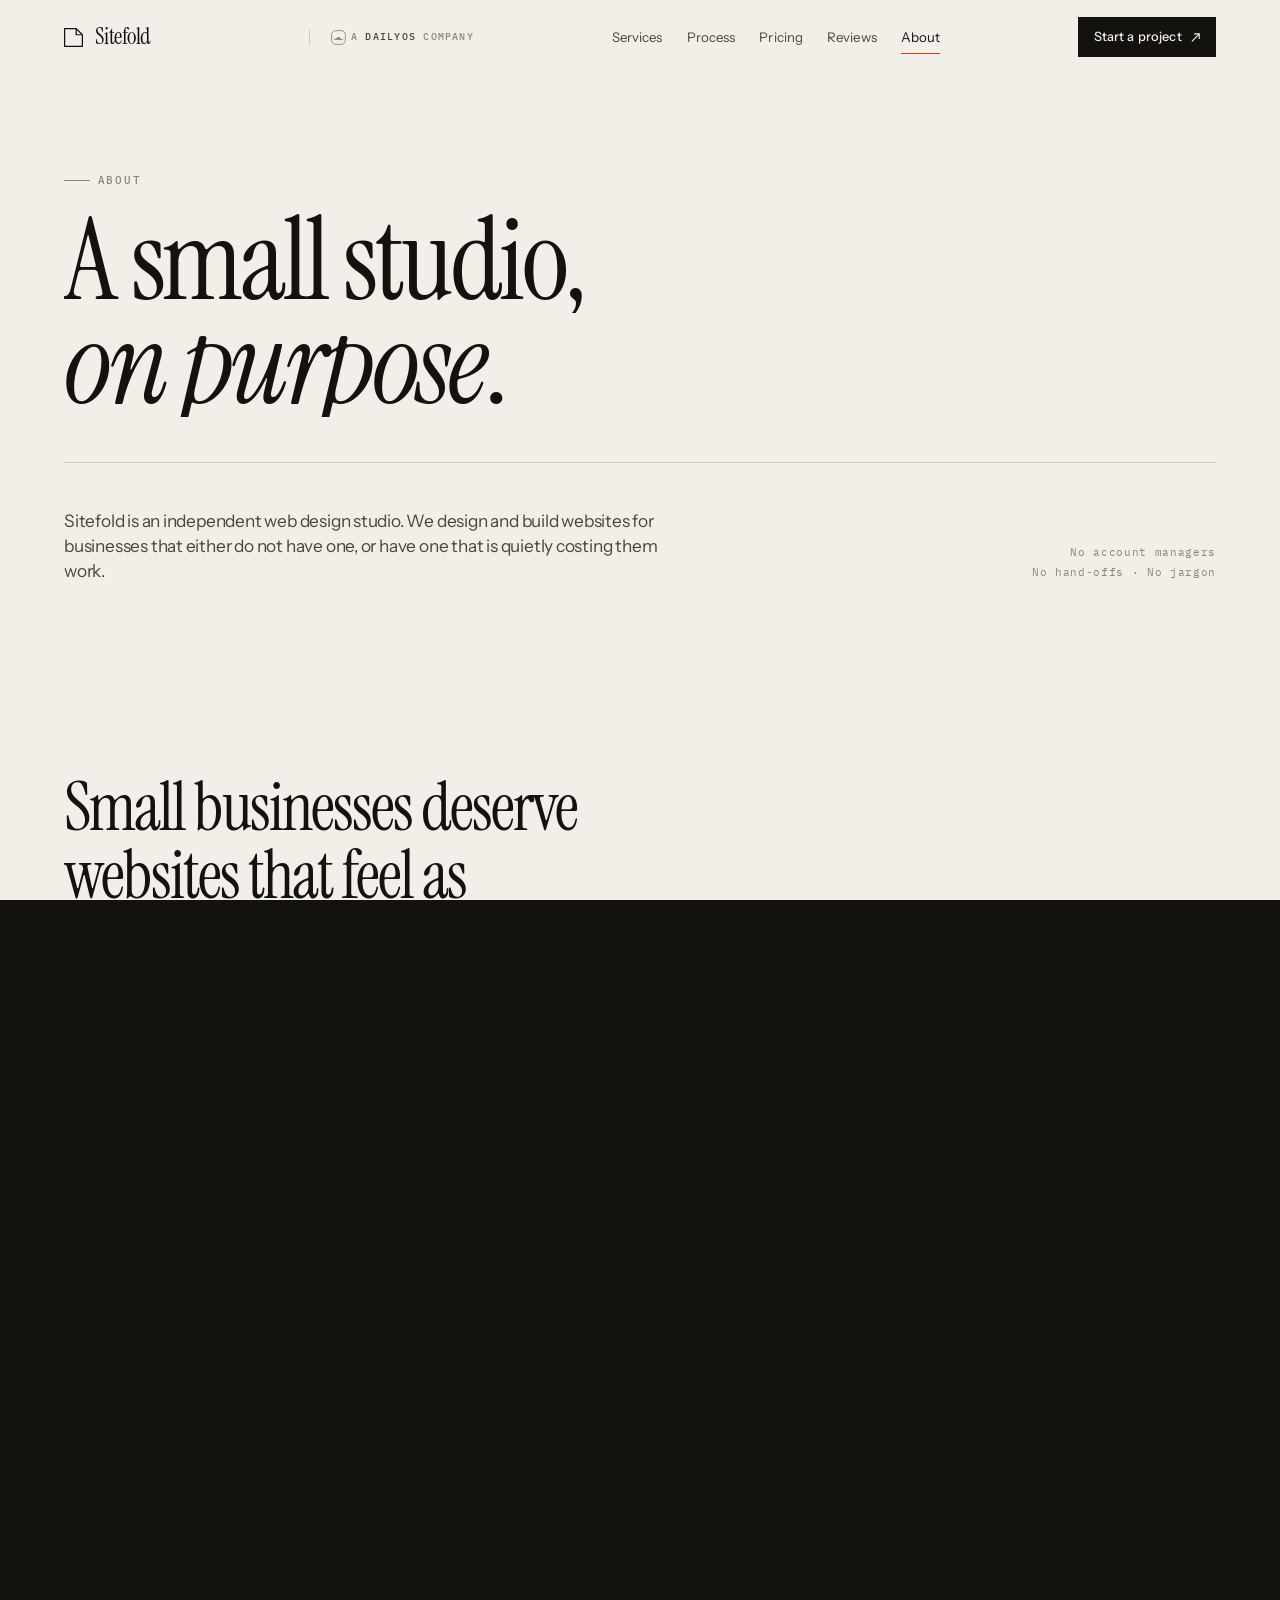
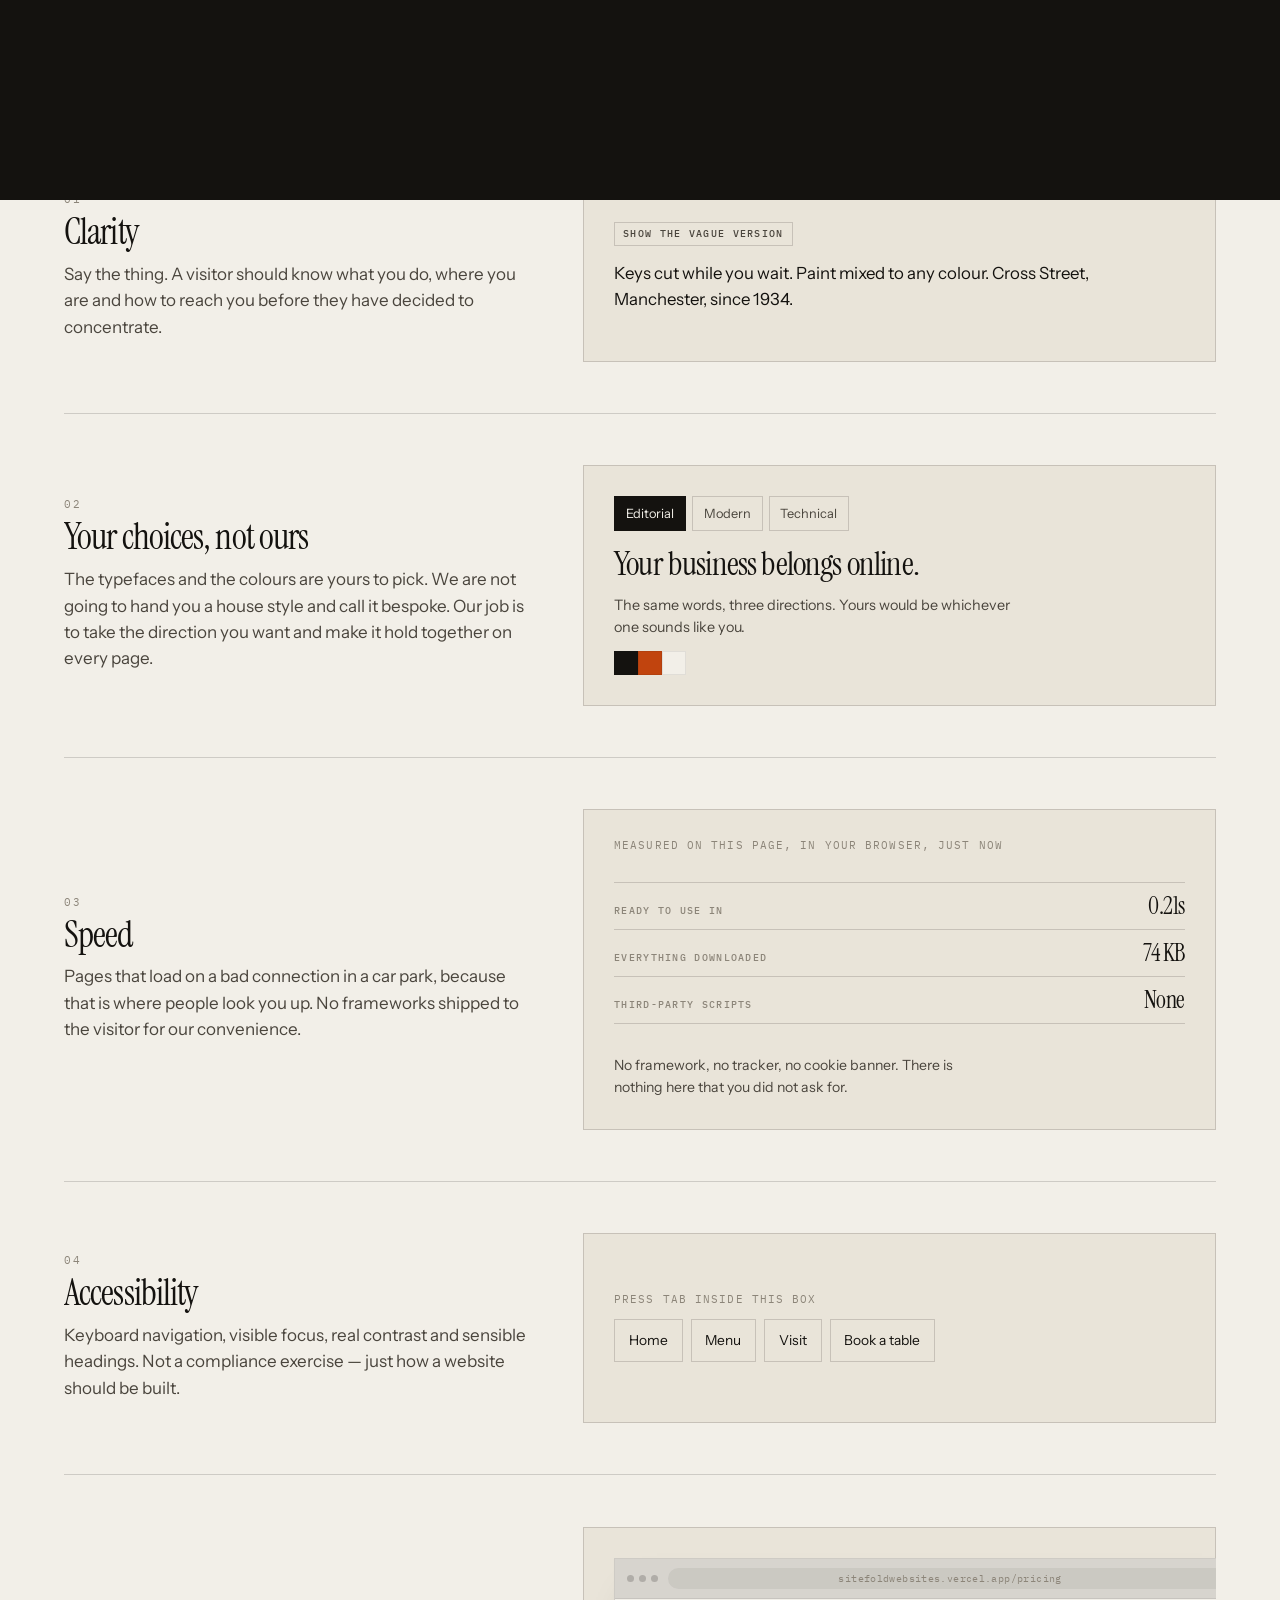
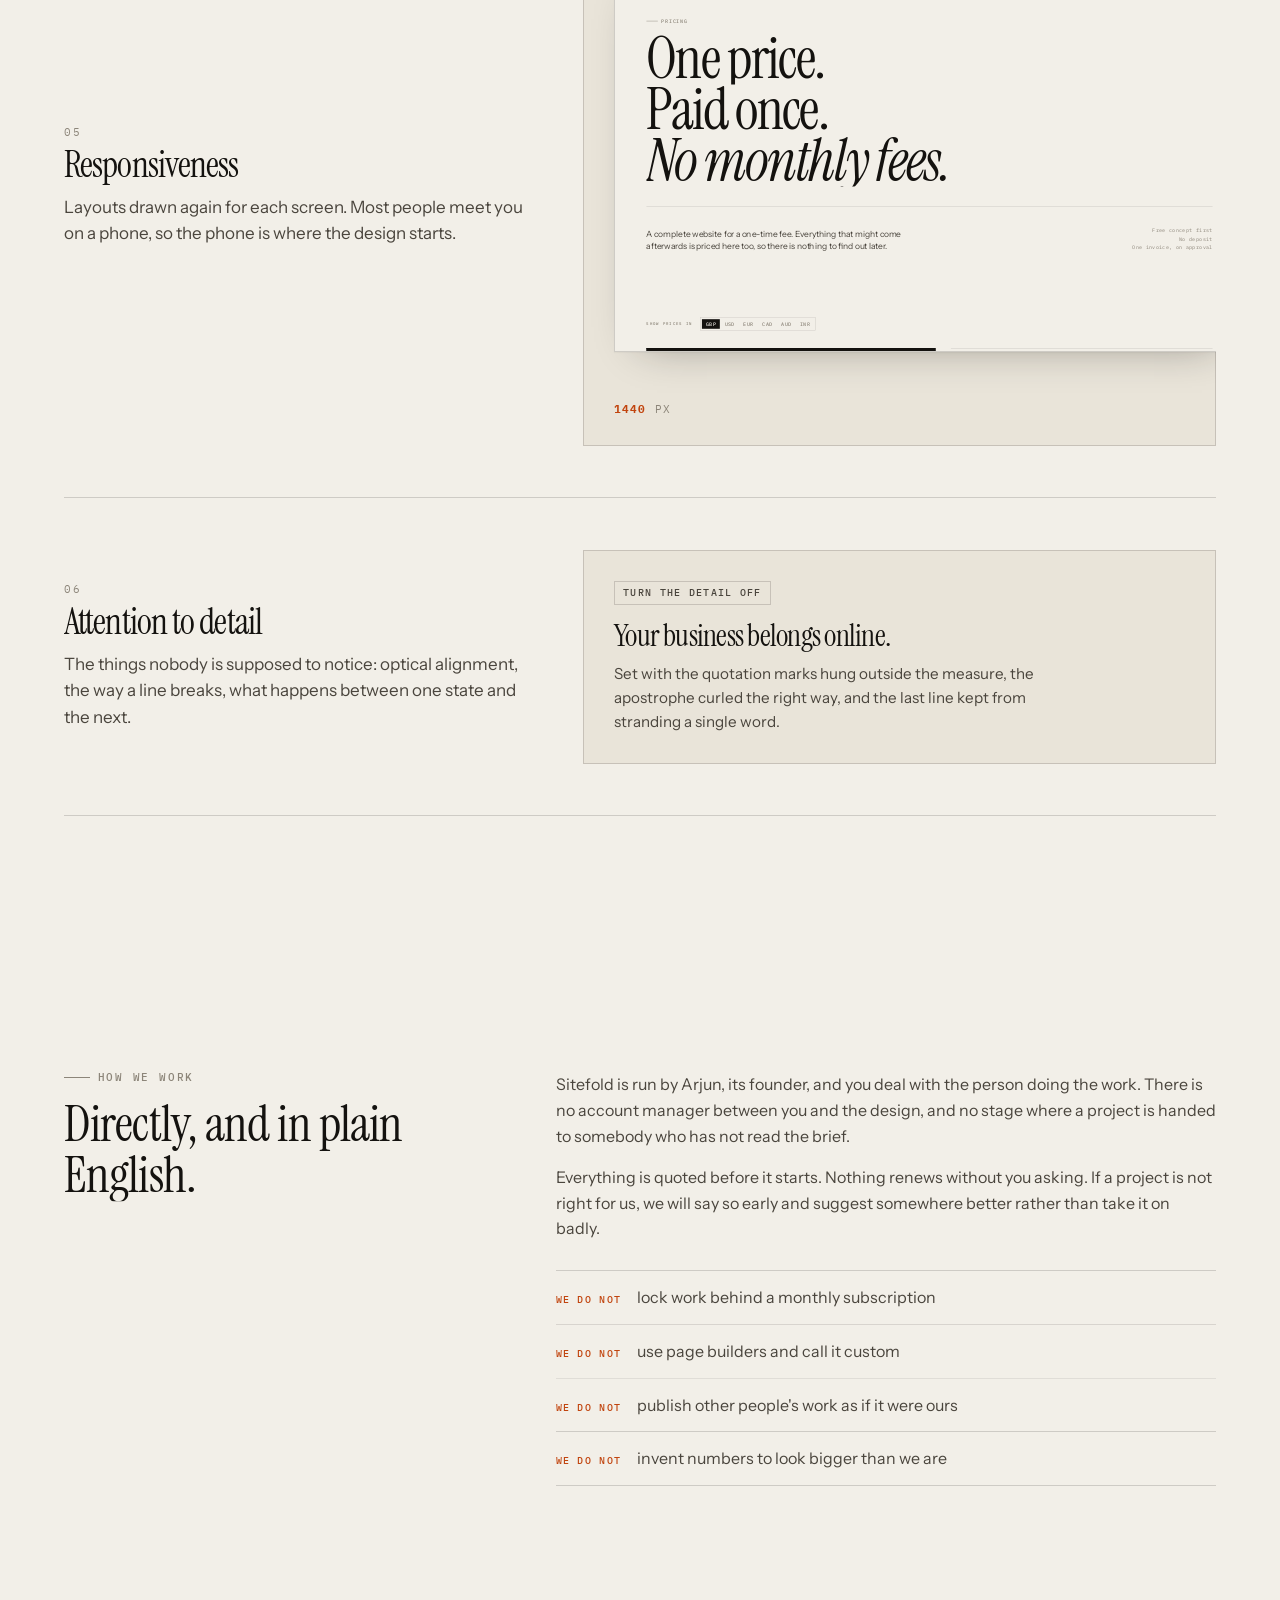
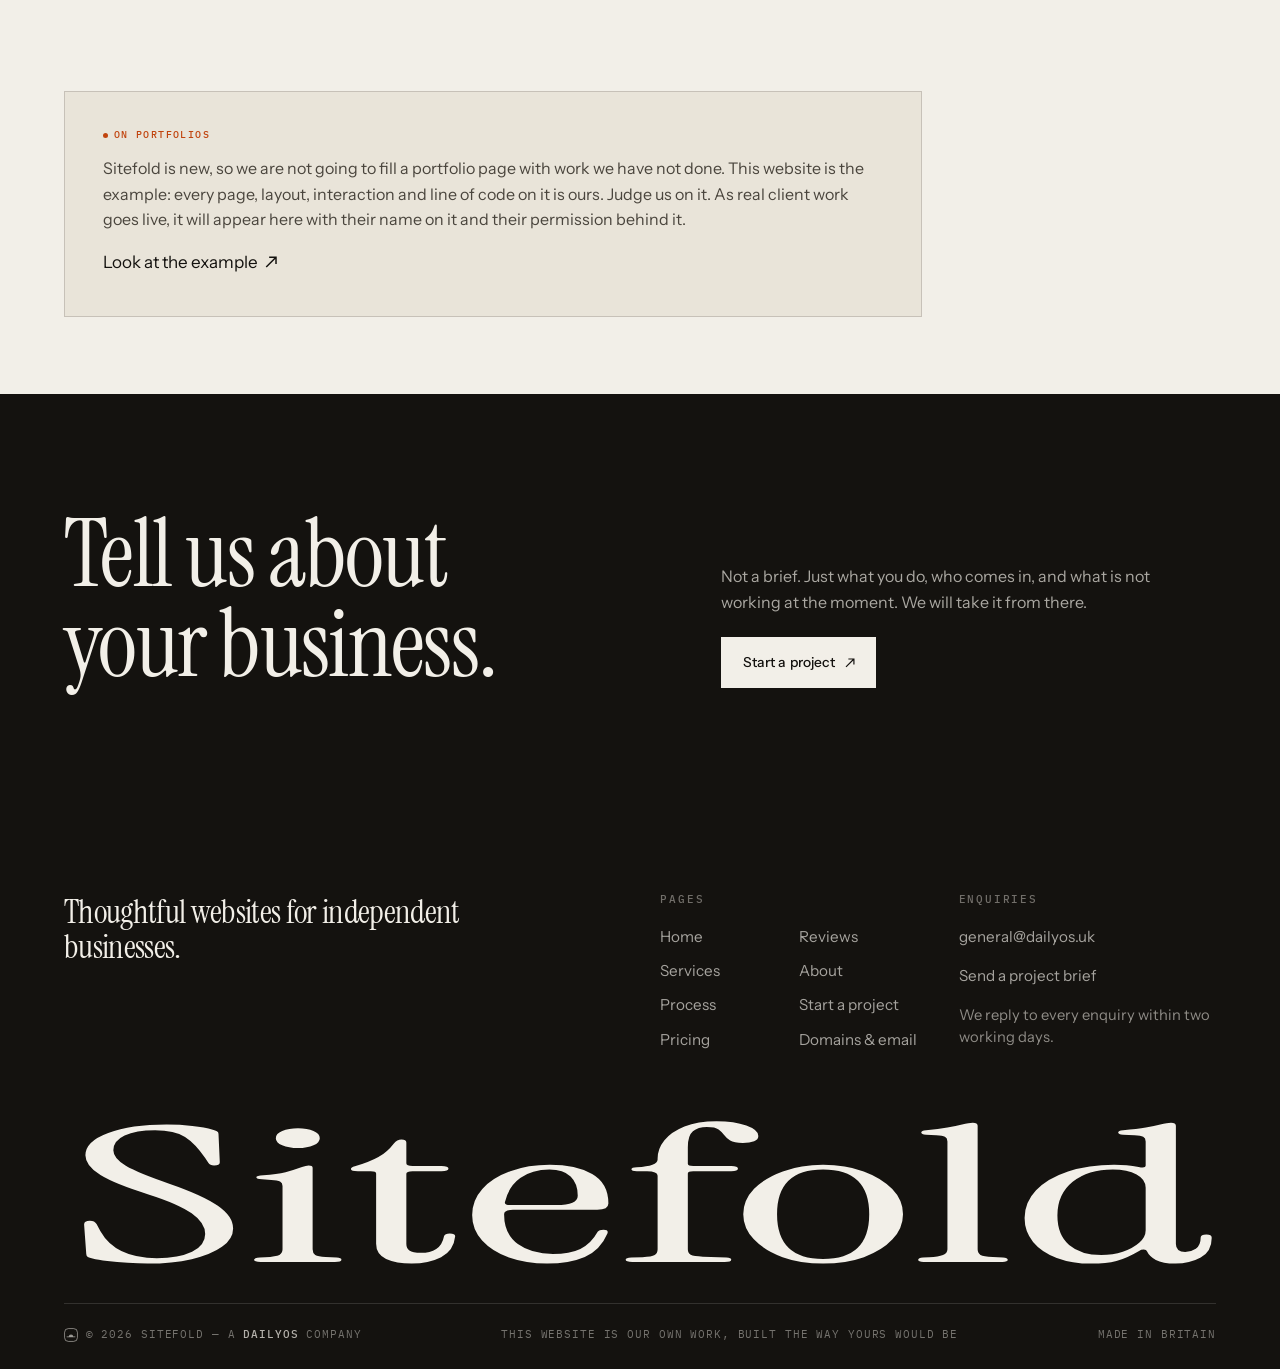
==== about/index.html @ e71c7e3a "Replace Streamlit app with the Sitefold website A static, hand-written site for Sitefold: home, serv" ====
<!doctype html>
<html lang="en-GB">
<head>
<meta charset="utf-8">
<meta name="viewport" content="width=device-width, initial-scale=1, viewport-fit=cover">
<title>About — Sitefold</title>
<meta name="description" content="Sitefold is a small independent web studio, part of DailyOS. Small businesses deserve websites that feel as considered as those of much larger companies.">
<link rel="canonical" href="https://sitefoldwebsites.vercel.app/about/">
<meta name="theme-color" content="#f2efe8" media="(prefers-color-scheme: light)">
<meta name="theme-color" content="#14120f" media="(prefers-color-scheme: dark)">
<meta name="author" content="Sitefold">
<meta property="og:type" content="website">
<meta property="og:site_name" content="Sitefold">
<meta property="og:title" content="About Sitefold">
<meta property="og:description" content="Sitefold is a small independent web studio, part of DailyOS. Small businesses deserve websites that feel as considered as those of much larger companies.">
<meta property="og:url" content="https://sitefoldwebsites.vercel.app/about/">
<meta property="og:image" content="https://sitefoldwebsites.vercel.app/assets/img/og.png">
<meta property="og:image:width" content="1200">
<meta property="og:image:height" content="630">
<meta property="og:locale" content="en_GB">
<meta name="twitter:card" content="summary_large_image">
<meta name="twitter:title" content="About Sitefold">
<meta name="twitter:description" content="Sitefold is a small independent web studio, part of DailyOS. Small businesses deserve websites that feel as considered as those of much larger companies.">
<meta name="twitter:image" content="https://sitefoldwebsites.vercel.app/assets/img/og.png">
<link rel="icon" href="/assets/img/favicon.svg" type="image/svg+xml">
<link rel="alternate icon" href="/assets/img/favicon.ico" sizes="any">
<link rel="apple-touch-icon" href="/assets/img/mark-180.png">
<link rel="preconnect" href="https://fonts.googleapis.com">
<link rel="preconnect" href="https://fonts.gstatic.com" crossorigin>
<link rel="stylesheet" href="https://fonts.googleapis.com/css2?family=Instrument+Sans:ital,wght@0,400..700;1,400..700&family=Instrument+Serif:ital@0;1&family=IBM+Plex+Mono:wght@400;500&display=swap">
<script>if(location.search.indexOf("embed")>-1)document.documentElement.classList.add("embed");</script>
<link rel="stylesheet" href="/assets/css/base.css">
<link rel="stylesheet" href="/assets/css/ui.css">
<link rel="stylesheet" href="/assets/css/pages.css">

</head>
<body class="">
<div class="curtain" aria-hidden="true"></div>
<div class="prog" aria-hidden="true"></div>
<a class="skip" href="#main">Skip to content</a>
<header class="nav">
  <div class="nav-in">
    <a class="mark" href="/" aria-label="Sitefold — home">
      <svg viewBox="0 0 20 20" fill="none" stroke="currentColor" stroke-width="1.3" aria-hidden="true">
        <path class="fold-a" d="M.65.65h12.2L19.35 7.1v12.25H.65z"/>
        <path class="fold-b" d="M12.85.65V7.1h6.5"/>
      </svg>
      <span>Sitefold</span>
    </a>
    <p class="parent" title="Sitefold is part of DailyOS">
      <svg class="dos-mark" viewBox="0 0 20 20" fill="none" aria-hidden="true">
        <rect x=".8" y=".8" width="18.4" height="18.4" rx="5.6" stroke="currentColor" stroke-width="1.15"/>
        <path d="M4.4 12.6h11.2" stroke="currentColor" stroke-width="1.15" stroke-linecap="round"/>
        <path d="M6.8 12.6a3.2 3.2 0 0 1 6.4 0z" fill="currentColor"/>
      </svg>
      <span>A <b>DailyOS</b> company</span>
    </p>
    <nav class="nav-links" aria-label="Primary">
      <a href="/services/">Services</a>
      <a href="/process/">Process</a>
      <a href="/pricing/">Pricing</a>
      <a href="/reviews/">Reviews</a>
      <a href="/about/" aria-current="page">About</a>
    </nav>
    <div class="nav-cta">
      <a class="btn" href="/contact/" data-magnet="0.2">Start a project<svg class="arw" viewBox="0 0 10 10" fill="none" stroke="currentColor" stroke-width="1.2" aria-hidden="true"><path d="M1 9 9 1M3.4 1H9v5.6"/></svg></a>
      <button class="burger" aria-expanded="false" aria-controls="menu" aria-label="Menu"><span></span><span></span></button>
    </div>
  </div>
</header>

<div class="menu" id="menu" aria-hidden="true">
  <div class="menu-in">
    <ul class="menu-list">
      <li><a href="/"><span class="num">01</span>Home</a></li>
      <li><a href="/services/"><span class="num">02</span>Services</a></li>
      <li><a href="/process/"><span class="num">03</span>Process</a></li>
      <li><a href="/pricing/"><span class="num">04</span>Pricing</a></li>
      <li><a href="/reviews/"><span class="num">05</span>Reviews</a></li>
      <li><a href="/about/"><span class="num">06</span>About</a></li>
      <li><a href="/contact/"><span class="num">07</span>Start a project</a></li>
    </ul>
    <div class="menu-foot">
      <p>Thoughtfully designed websites for businesses ready to make a better first impression.<br>
      <span class="menu-parent">Sitefold is a DailyOS company.</span></p>
      <a class="ul on" href="mailto:general@dailyos.uk">general@dailyos.uk</a>
    </div>
  </div>
</div>
<main id="main">

<section class="ph">
  <div class="wrap">
    <p class="eyebrow ph-eyebrow" data-rv="fade">About</p>
    <h1 class="d1 ph-h" data-lines-split>A small studio,<br><em>on purpose</em>.</h1>
    <div class="ph-foot">
      <p class="lede" data-rv="up" style="--rv-d:200ms">Sitefold is an independent web design studio. We design and build websites for businesses that either do not have one, or have one that is quietly costing them work.</p>
      <p class="ph-note num" data-rv="up" style="--rv-d:280ms">No account managers<br>No hand-offs · No jargon</p>
    </div>
  </div>
</section>

<section class="ab-say sec">
  <div class="wrap">
    <p class="ab-big d2" data-rv="up">Small businesses deserve websites that feel as <em>considered</em> as those of much larger companies.</p>
    <div class="ab-saygrid">
      <p class="num ab-fig">Fig. 02<br>The whole argument,<br>in one sentence.</p>
      <div class="ab-saybody">
        <p class="body-lg">The gap between what a large company's website looks like and what a small one's looks like has almost nothing to do with budget any more. It is a gap in attention.</p>
        <p class="body-lg">A café with one room and a good eye should be able to have a website as carefully made as a chain with forty. That is the entire idea, and everything else here is a consequence of it.</p>
      </div>
    </div>
  </div>
</section>

<section class="ab-pr sec" aria-labelledby="ab-pr-h">
  <div class="wrap">
    <div class="sec-head">
      <p class="eyebrow">Principles</p>
      <h2 class="d3" id="ab-pr-h" data-rv="up">Six things we<br>will not trade away.</h2>
      <p class="sec-aside body-lg" data-rv="up" style="--rv-d:120ms">Each one is demonstrated rather than described. Hover, click, or use the keyboard.</p>
    </div>

    <ul class="ab-list">
      <li class="ab-item" data-rv="up">
        <div class="ab-txt"><span class="num">01</span><h3>Clarity</h3>
          <p>Say the thing. A visitor should know what you do, where you are and how to reach you before they have decided to concentrate.</p></div>
        <div class="ab-vis ab-clarity">
          <button type="button" class="ab-toggle" aria-pressed="false">Show the vague version</button>
          <div class="ab-clarityout">
            <p class="ab-c1">Bespoke solutions tailored to your unique requirements, delivering excellence across a range of verticals.</p>
            <p class="ab-c2">Keys cut while you wait. Paint mixed to any colour. Cross Street, Manchester, since 1934.</p>
          </div>
        </div>
      </li>

      <li class="ab-item" data-rv="up">
        <div class="ab-txt"><span class="num">02</span><h3>Your choices, not ours</h3>
          <p>The typefaces and the colours are yours to pick. We are not going to hand you a house style and call it bespoke. Our job is to take the direction you want and make it hold together on every page.</p></div>
        <div class="ab-vis ab-char">
          <div class="ab-charctl" role="group" aria-label="Try a different direction">
            <button type="button" data-dir="0" class="on">Editorial</button>
            <button type="button" data-dir="1">Modern</button>
            <button type="button" data-dir="2">Technical</button>
          </div>
          <div class="ab-charout" id="ab-charout">
            <p class="ab-charbig">Your business belongs online.</p>
            <p class="ab-charsm">The same words, three directions. Yours would be whichever one sounds like you.</p>
            <span class="ab-charpal"><i></i><i></i><i></i></span>
          </div>
        </div>
      </li>

      <li class="ab-item" data-rv="up">
        <div class="ab-txt"><span class="num">03</span><h3>Speed</h3>
          <p>Pages that load on a bad connection in a car park, because that is where people look you up. No frameworks shipped to the visitor for our convenience.</p></div>
        <div class="ab-vis ab-speed">
          <p class="num">Measured on this page, in your browser, just now</p>
          <dl class="ab-perf">
            <div><dt>Ready to use in</dt><dd id="ab-t">—</dd></div>
            <div><dt>Everything downloaded</dt><dd id="ab-k">—</dd></div>
            <div><dt>Third-party scripts</dt><dd>None</dd></div>
          </dl>
          <p class="ab-perfnote">No framework, no tracker, no cookie banner. There is nothing here that you did not ask for.</p>
        </div>
      </li>

      <li class="ab-item" data-rv="up">
        <div class="ab-txt"><span class="num">04</span><h3>Accessibility</h3>
          <p>Keyboard navigation, visible focus, real contrast and sensible headings. Not a compliance exercise — just how a website should be built.</p></div>
        <div class="ab-vis ab-a11y">
          <p class="num">Press Tab inside this box</p>
          <div class="ab-tabs">
            <a href="#main">Home</a><a href="#main">Menu</a><a href="#main">Visit</a>
            <button type="button">Book a table</button>
          </div>
        </div>
      </li>

      <li class="ab-item" data-rv="up">
        <div class="ab-txt"><span class="num">05</span><h3>Responsiveness</h3>
          <p>Layouts drawn again for each screen. Most people meet you on a phone, so the phone is where the design starts.</p></div>
        <div class="ab-vis ab-resp">
          <div class="ab-vp">
            <div class="brw"><div class="brw-bar"><div class="brw-dots"><i></i><i></i><i></i></div><div class="brw-url">sitefoldwebsites.vercel.app/pricing</div></div>
              <div class="brw-body"><div class="live" id="ab-live" data-src="/pricing/" data-w="1440" data-h="900" data-title="A live page from this website"></div></div></div>
            <button type="button" class="dm-grip" aria-label="Drag to resize"><i></i></button>
          </div>
          <p class="num ab-vpw"><b>1200</b> px</p>
        </div>
      </li>

      <li class="ab-item" data-rv="up">
        <div class="ab-txt"><span class="num">06</span><h3>Attention to detail</h3>
          <p>The things nobody is supposed to notice: optical alignment, the way a line breaks, what happens between one state and the next.</p></div>
        <div class="ab-vis ab-detail">
          <button type="button" class="ab-toggle" data-detail>Turn the detail off</button>
          <div class="ab-detailbox">
            <p class="ab-dh">Your business belongs online.</p>
            <p class="ab-dp">Set with the quotation marks hung outside the measure, the apostrophe curled the right way, and the last line kept from stranding a single word.</p>
          </div>
        </div>
      </li>
    </ul>
  </div>
</section>

<section class="ab-how sec">
  <div class="wrap">
    <div class="ab-howgrid">
      <div>
        <p class="eyebrow">How we work</p>
        <h2 class="d3" data-rv="up">Directly, and in plain English.</h2>
      </div>
      <div class="ab-howbody">
        <p class="body-lg">Sitefold is run by Arjun, its founder, and you deal with the person doing the work. There is no account manager between you and the design, and no stage where a project is handed to somebody who has not read the brief.</p>
        <p class="body-lg">Everything is quoted before it starts. Nothing renews without you asking. If a project is not right for us, we will say so early and suggest somewhere better rather than take it on badly.</p>
        <ul class="ab-nots" data-stagger="60">
          <li data-rv="up"><b>We do not</b><span>lock work behind a monthly subscription</span></li>
          <li data-rv="up"><b>We do not</b><span>use page builders and call it custom</span></li>
          <li data-rv="up"><b>We do not</b><span>publish other people's work as if it were ours</span></li>
          <li data-rv="up"><b>We do not</b><span>invent numbers to look bigger than we are</span></li>
        </ul>
      </div>
    </div>
  </div>
</section>

<section class="ab-concept sec-tight">
  <div class="wrap">
    <div class="ab-conceptin">
      <p class="concept-flag">On portfolios</p>
      <p class="body-lg">Sitefold is new, so we are not going to fill a portfolio page with work we have not done. This website is the example: every page, layout, interaction and line of code on it is ours. Judge us on it. As real client work goes live, it will appear here with their name on it and their permission behind it.</p>
      <a class="ul" href="/#example">Look at the example<svg class="arw" viewBox="0 0 10 10" fill="none" stroke="currentColor" stroke-width="1.2" aria-hidden="true"><path d="M1 9 9 1M3.4 1H9v5.6"/></svg></a>
    </div>
  </div>
</section>

<section class="pj-end">
  <div class="wrap">
    <div class="wk-endin">
      <h2 class="d2">Tell us about<br>your business.</h2>
      <div>
        <p class="body-lg">Not a brief. Just what you do, who comes in, and what is not working at the moment. We will take it from there.</p>
        <a class="btn" href="/contact/" data-magnet="0.25">Start a project<svg class="arw" viewBox="0 0 10 10" fill="none" stroke="currentColor" stroke-width="1.2" aria-hidden="true"><path d="M1 9 9 1M3.4 1H9v5.6"/></svg></a>
      </div>
    </div>
  </div>
</section>

</main>
<footer class="foot">
  <div class="wrap">
    <div class="foot-grid">
      <p class="foot-lede">Thoughtful websites for independent businesses.</p>
      <div class="foot-nav">
        <h3>Pages</h3>
        <ul>
          <li><a href="/">Home</a></li>
          <li><a href="/reviews/">Reviews</a></li>
          <li><a href="/services/">Services</a></li>
          <li><a href="/about/">About</a></li>
          <li><a href="/process/">Process</a></li>
          <li><a href="/contact/">Start a project</a></li>
          <li><a href="/pricing/">Pricing</a></li>
          <li><a href="/pricing/#domains">Domains &amp; email</a></li>
        </ul>
      </div>
      <div class="foot-meta">
        <h3>Enquiries</h3>
        <p><a class="ul" href="mailto:general@dailyos.uk">general@dailyos.uk</a></p>
        <p style="margin-top:12px"><a class="ul" href="/contact/">Send a project brief</a></p>
        <p style="margin-top:14px;color:rgba(242,239,232,.55);font-size:.92rem">We reply to every enquiry within two working days.</p>
      </div>
    </div>
  </div>
  <div class="wrap">
    <div class="wordmark" aria-hidden="true">
      <svg viewBox="0 0 1200 176" preserveAspectRatio="xMidYMid meet">
        <defs><clipPath id="wmclip"><rect x="0" y="0" width="1200" height="176"/></clipPath></defs>
        <g clip-path="url(#wmclip)">
          <text class="lt" x="600" y="152" text-anchor="middle" textLength="1196" lengthAdjust="spacingAndGlyphs"
                font-family="Instrument Serif, Georgia, serif" font-size="196" fill="currentColor">Sitefold</text>
        </g>
      </svg>
    </div>
  </div>
  <div class="wrap">
    <div class="foot-base">
      <span class="foot-parent"><svg class="dos-mark" viewBox="0 0 20 20" fill="none" aria-hidden="true"><rect x=".8" y=".8" width="18.4" height="18.4" rx="5.6" stroke="currentColor" stroke-width="1.15"/><path d="M4.4 12.6h11.2" stroke="currentColor" stroke-width="1.15" stroke-linecap="round"/><path d="M6.8 12.6a3.2 3.2 0 0 1 6.4 0z" fill="currentColor"/></svg><span>&copy; <span data-year>2026</span> Sitefold &mdash; a <b>DailyOS</b> company</span></span>
      <span>This website is our own work, built the way yours would be</span>
      <span>Made in Britain</span>
    </div>
  </div>
</footer>
<script src="/assets/js/site.js" defer></script>
<script src="/assets/js/live.js" defer></script>
<script src="/assets/js/about.js" defer></script>
</body>
</html>
---- assets/css/base.css ----
/* Sitefold — core
   ---------------------------------------------------------------
   Tokens, grid, typography, chrome. Everything else builds on this. */

:root{
  --paper:#f2efe8;
  --paper-tint:#e9e4d9;
  --paper-deep:#ddd6c8;
  --ink:#14120f;
  --ink-soft:#4a453d;
  --ink-faint:#8c8579;
  --line:rgba(20,18,15,.16);
  --line-soft:rgba(20,18,15,.08);
  --accent:#c1440e;
  --accent-ink:#8f3009;
  --accent-wash:#f4ddd1;

  --sans:"Instrument Sans","Helvetica Neue",Helvetica,Arial,sans-serif;
  --display:"Instrument Serif",Georgia,"Times New Roman",serif;
  --mono:"IBM Plex Mono",ui-monospace,SFMono-Regular,Menlo,monospace;

  --gut:clamp(18px,3.2vw,44px);
  --pad:clamp(20px,5vw,72px);
  --maxw:1560px;

  --nav-h:76px;

  --ease:cubic-bezier(.19,1,.22,1);
  --ease-soft:cubic-bezier(.4,0,.2,1);
  --dur:.7s;
}

*,*::before,*::after{box-sizing:border-box}
html{-webkit-text-size-adjust:100%;scroll-behavior:smooth;scroll-padding-top:calc(var(--nav-h) + 20px)}
body{
  margin:0;
  background:var(--paper);
  color:var(--ink);
  font-family:var(--sans);
  font-size:clamp(15px,.55vw + 13px,17px);
  line-height:1.55;
  font-feature-settings:"kern","liga","calt";
  -webkit-font-smoothing:antialiased;
  text-rendering:optimizeLegibility;
  overflow-x:clip;
}
body.is-locked{overflow:hidden}
img,svg,video,canvas{display:block;max-width:100%}
img{height:auto}
button,input,select,textarea{font:inherit;color:inherit}
button{background:none;border:0;padding:0;cursor:pointer}
a{color:inherit;text-decoration:none}
h1,h2,h3,h4,p,figure,blockquote{margin:0}
ul,ol{margin:0;padding:0;list-style:none}
hr{border:0;border-top:1px solid var(--line);margin:0}
::selection{background:var(--accent);color:var(--paper)}

:focus-visible{
  outline:2px solid var(--accent);
  outline-offset:3px;
  border-radius:1px;
}
.skip{
  position:fixed;top:8px;left:8px;z-index:1000;
  padding:12px 18px;background:var(--ink);color:var(--paper);
  font:500 13px/1 var(--sans);letter-spacing:.02em;
  transform:translateY(-160%);transition:transform .3s var(--ease-soft);
}
.skip:focus-visible{transform:none}
.vh{position:absolute!important;width:1px;height:1px;margin:-1px;padding:0;overflow:hidden;clip-path:inset(50%);white-space:nowrap}

/* ---------- type ---------- */
.d1,.d2,.d3{font-family:var(--display);font-weight:400;letter-spacing:-.018em;line-height:.92}
.d1{font-size:clamp(3.1rem,11.6vw,11.4rem)}
.d2{font-size:clamp(2.6rem,7.4vw,6.6rem);line-height:.95}
.d3{font-size:clamp(1.9rem,3.9vw,3.5rem);line-height:1.02}
.d1 em,.d2 em,.d3 em{font-style:italic;letter-spacing:-.03em}

.lede{
  font-size:clamp(1.06rem,1.35vw,1.42rem);
  line-height:1.45;letter-spacing:-.012em;color:var(--ink-soft);
  max-width:34ch;
}
.body-lg{font-size:clamp(1rem,.9vw,1.12rem);line-height:1.6;color:var(--ink-soft)}
.muted{color:var(--ink-soft)}

.eyebrow{
  font:500 11px/1 var(--mono);
  letter-spacing:.16em;text-transform:uppercase;color:var(--ink-faint);
  display:flex;align-items:baseline;gap:.7em;
}
.eyebrow::before{
  content:"";width:26px;height:1px;background:currentColor;
  display:inline-block;transform:translateY(-3px);flex:none;
}
.eyebrow.plain::before{display:none}
.num{font:400 11px/1 var(--mono);letter-spacing:.14em;color:var(--ink-faint)}

/* ---------- layout ---------- */
.wrap{width:100%;max-width:var(--maxw);margin-inline:auto;padding-inline:var(--pad)}
.wrap-wide{width:100%;padding-inline:var(--pad)}
.grid{display:grid;grid-template-columns:repeat(12,minmax(0,1fr));gap:var(--gut)}
section{position:relative}
.sec{padding-block:clamp(72px,10vw,168px)}
.sec-tight{padding-block:clamp(52px,6vw,92px)}
.rule{height:1px;background:var(--line);width:100%}
.rule-accent{height:1px;background:var(--accent);width:100%}

.sec-head{
  display:grid;grid-template-columns:repeat(12,minmax(0,1fr));gap:var(--gut);
  align-items:end;padding-bottom:clamp(28px,3.4vw,56px);
}
.sec-head .eyebrow{grid-column:1/4}
.sec-head h2{grid-column:4/10}
.sec-head .sec-aside{grid-column:10/13;padding-bottom:.5em}
@media (max-width:900px){
  .sec-head{gap:16px}
  .sec-head .eyebrow,.sec-head h2,.sec-head .sec-aside{grid-column:1/-1}
}

/* ---------- buttons ---------- */
.btn{
  --bg:var(--ink);--fg:var(--paper);
  position:relative;display:inline-flex;align-items:center;gap:.72em;
  padding:1.02em 1.5em;background:var(--bg);color:var(--fg);
  font-size:.86rem;font-weight:500;letter-spacing:.01em;
  border:1px solid var(--bg);overflow:hidden;isolation:isolate;
  transition:color .4s var(--ease-soft),border-color .4s var(--ease-soft);
  will-change:transform;
}
.btn::after{
  content:"";position:absolute;inset:0;z-index:-1;background:var(--accent);
  transform:translateY(101%);transition:transform .5s var(--ease);
}
.btn:hover::after,.btn:focus-visible::after{transform:translateY(0)}
.btn:hover,.btn:focus-visible{border-color:var(--accent);color:#fff}
.btn .arw{transition:transform .45s var(--ease)}
.btn:hover .arw{transform:translateX(4px)}
.btn.ghost{--bg:transparent;--fg:var(--ink);border-color:var(--line)}
.btn.ghost:hover,.btn.ghost:focus-visible{color:#fff}
.btn.on-ink{--bg:var(--paper);--fg:var(--ink)}
.btn.on-ink.ghost{--bg:transparent;--fg:var(--paper);border-color:rgba(242,239,232,.3)}

/* underline link */
.ul{position:relative;display:inline-block;padding-bottom:2px}
.ul::after{
  content:"";position:absolute;left:0;bottom:0;width:100%;height:1px;background:currentColor;
  transform-origin:right;transform:scaleX(0);transition:transform .5s var(--ease);
}
.ul:hover::after,.ul:focus-visible::after{transform-origin:left;transform:scaleX(1)}
.ul.on::after{transform:scaleX(1)}

/* arrow glyph */
.arw{display:inline-block;width:.72em;height:.72em;flex:none}

/* ---------- nav ---------- */
.nav{
  position:fixed;top:0;left:0;right:0;z-index:90;
  height:var(--nav-h);display:flex;align-items:center;
  transition:transform .55s var(--ease),background-color .4s var(--ease-soft),border-color .4s;
  border-bottom:1px solid transparent;
}
.nav.solid{background:color-mix(in srgb,var(--paper) 86%,transparent);backdrop-filter:blur(14px) saturate(1.1);border-bottom-color:var(--line-soft)}
.nav.hide{transform:translateY(-102%)}
.nav-in{width:100%;max-width:var(--maxw);margin-inline:auto;padding-inline:var(--pad);display:flex;align-items:center;justify-content:space-between;gap:24px}

.mark{display:inline-flex;align-items:center;gap:.55em;font-family:var(--display);font-size:1.42rem;letter-spacing:-.02em;line-height:1}
.mark svg{width:19px;height:19px;overflow:visible}
.mark .fold-a,.mark .fold-b{transition:transform .55s var(--ease)}
.mark:hover .fold-b{transform:translate(1.5px,-1.5px)}
.mark:hover .fold-a{transform:translate(-1px,1px)}

.nav-links{display:flex;align-items:center;gap:clamp(14px,1.9vw,30px)}
.nav-links a{
  font-size:.83rem;letter-spacing:.005em;position:relative;padding:6px 0;color:var(--ink-soft);
  transition:color .3s var(--ease-soft);
}
.nav-links a::after{
  content:"";position:absolute;left:0;right:0;bottom:0;height:1px;background:var(--ink);
  transform:scaleX(0);transform-origin:right;transition:transform .45s var(--ease);
}
.nav-links a:hover,.nav-links a:focus-visible{color:var(--ink)}
.nav-links a:hover::after,.nav-links a:focus-visible::after{transform:scaleX(1);transform-origin:left}
.nav-links a[aria-current="page"]{color:var(--ink)}
.nav-links a[aria-current="page"]::after{transform:scaleX(1);background:var(--accent)}
.nav-cta{display:flex;align-items:center;gap:18px}
.nav .btn{padding:.72em 1.15em;font-size:.8rem}
@media (max-width:1080px){.nav-links,.nav-cta .btn{display:none}}

.burger{
  display:none;width:46px;height:46px;margin-right:-10px;
  align-items:center;justify-content:center;flex-direction:column;gap:5px;
}
.burger span{display:block;width:22px;height:1.5px;background:var(--ink);transition:transform .5s var(--ease),opacity .3s}
.burger[aria-expanded="true"] span:nth-child(1){transform:translateY(3.25px) rotate(45deg)}
.burger[aria-expanded="true"] span:nth-child(2){transform:translateY(-3.25px) rotate(-45deg)}
@media (max-width:1080px){.burger{display:flex}}

/* fullscreen menu */
.menu{
  position:fixed;inset:0;z-index:89;background:var(--ink);color:var(--paper);
  clip-path:inset(0 0 100% 0);transition:clip-path .85s var(--ease);
  display:flex;flex-direction:column;padding-top:var(--nav-h);
  visibility:hidden;
}
.menu.open{clip-path:inset(0 0 0 0);visibility:visible}
.menu-in{flex:1;display:flex;flex-direction:column;justify-content:space-between;padding:clamp(24px,5vw,48px) var(--pad) clamp(28px,4vw,44px);overflow-y:auto}
.menu-list li{overflow:hidden;border-bottom:1px solid rgba(242,239,232,.14)}
.menu-list li:first-child{border-top:1px solid rgba(242,239,232,.14)}
.menu-list a{
  display:flex;align-items:baseline;gap:1em;padding:clamp(10px,1.8vw,18px) 0;
  font-family:var(--display);font-size:clamp(2.1rem,8.6vw,4.6rem);line-height:1;letter-spacing:-.02em;
  transform:translateY(105%);transition:transform .8s var(--ease),color .3s;
}
.menu.open .menu-list a{transform:translateY(0)}
.menu-list a .num{color:rgba(242,239,232,.4);font-size:11px}
.menu-list a:hover,.menu-list a:focus-visible{color:var(--accent)}
.menu-foot{display:flex;flex-wrap:wrap;gap:14px 32px;justify-content:space-between;align-items:end;padding-top:32px;opacity:0;transition:opacity .5s .35s}
.menu.open .menu-foot{opacity:1}
.menu-foot p{font-size:.9rem;color:rgba(242,239,232,.6);max-width:30ch}
.menu.open ~ .nav .burger span,.nav.menu-open .burger span{background:var(--paper)}
.nav.menu-open .mark{color:var(--paper)}

/* ---------- page transition ---------- */
.curtain{
  position:fixed;inset:0;z-index:200;pointer-events:none;background:var(--ink);
  transform:translateY(100%);
}
.curtain.in{animation:curtain-in .62s var(--ease-soft) forwards}
.curtain.out{animation:curtain-out .72s var(--ease) forwards}
@keyframes curtain-in{from{transform:translateY(100%)}to{transform:translateY(0)}}
@keyframes curtain-out{from{transform:translateY(0)}to{transform:translateY(-100%)}}

/* ---------- reveals ---------- */
[data-rv]{--rv-d:0ms}
[data-rv="up"]{opacity:0;transform:translateY(26px);transition:opacity .9s var(--ease) var(--rv-d),transform .9s var(--ease) var(--rv-d)}
[data-rv="fade"]{opacity:0;transition:opacity 1.1s var(--ease) var(--rv-d)}
[data-rv="clip"]{clip-path:inset(0 0 100% 0);transition:clip-path 1.1s var(--ease) var(--rv-d)}
[data-rv="scale"]{opacity:0;transform:scale(1.045);transition:opacity 1s var(--ease) var(--rv-d),transform 1.3s var(--ease) var(--rv-d)}
[data-rv].seen{opacity:1;transform:none;clip-path:inset(0 0 0 0)}

/* line-by-line text reveal */
.rv-lines .ln{display:block;overflow:hidden}
.rv-lines .ln > span{display:block;transform:translateY(102%);transition:transform 1.05s var(--ease) var(--d,0ms)}
.rv-lines.seen .ln > span{transform:translateY(0)}
/* word stagger */
.rv-words .wd{display:inline-block;overflow:hidden;vertical-align:top}
.rv-words .wd > span{display:inline-block;transform:translateY(103%);transition:transform .95s var(--ease) var(--d,0ms)}
.rv-words.seen .wd > span{transform:translateY(0)}

/* ---------- cursor ---------- */
.cursor{
  position:fixed;top:0;left:0;z-index:150;pointer-events:none;
  width:9px;height:9px;margin:-4.5px 0 0 -4.5px;border-radius:50%;
  background:var(--accent);mix-blend-mode:normal;
  transition:width .35s var(--ease),height .35s var(--ease),margin .35s var(--ease),background-color .35s,opacity .3s;
  opacity:0;
}
.cursor.on{opacity:1}
.cursor.big{width:74px;height:74px;margin:-37px 0 0 -37px;background:var(--accent)}
.cursor .cur-lb{
  position:absolute;inset:0;display:grid;place-items:center;color:var(--paper);
  font:500 10px/1 var(--mono);letter-spacing:.12em;text-transform:uppercase;
  opacity:0;transition:opacity .25s;text-align:center;
}
.cursor.big .cur-lb{opacity:1}
@media (hover:none),(pointer:coarse){.cursor{display:none}}

/* ---------- scroll progress ---------- */
.prog{position:fixed;top:0;left:0;height:2px;background:var(--accent);z-index:95;width:0;will-change:width}

/* ---------- footer ---------- */
.foot{background:var(--ink);color:var(--paper);padding-top:clamp(56px,7vw,110px);overflow:hidden}
.foot a{color:rgba(242,239,232,.66);transition:color .3s}
.foot a:hover,.foot a:focus-visible{color:var(--paper)}
.foot-grid{display:grid;grid-template-columns:repeat(12,minmax(0,1fr));gap:var(--gut);padding-bottom:clamp(44px,5vw,80px)}
.foot-lede{grid-column:1/6;font-family:var(--display);font-size:clamp(1.55rem,2.6vw,2.5rem);line-height:1.08;letter-spacing:-.02em}
.foot-nav{grid-column:7/10}
.foot-meta{grid-column:10/13}
.foot h3{font:500 11px/1 var(--mono);letter-spacing:.16em;text-transform:uppercase;color:rgba(242,239,232,.42);margin-bottom:18px}
.foot-nav ul{display:grid;grid-template-columns:1fr 1fr;gap:8px 20px}
.foot-nav li a,.foot-meta a{font-size:.95rem}
@media (max-width:900px){
  .foot-lede{grid-column:1/-1}
  .foot-nav{grid-column:1/7;margin-top:36px}
  .foot-meta{grid-column:7/13;margin-top:36px}
}
.wordmark{
  display:block;width:100%;padding-bottom:clamp(10px,1.4vw,22px);
  color:var(--paper);
}
.wordmark svg{width:100%;height:auto;overflow:visible}
.wordmark .lt{transform:translateY(112%);transition:transform 1.1s var(--ease) var(--d,0ms)}
.wordmark.seen .lt{transform:translateY(0)}
.foot-base{display:flex;flex-wrap:wrap;gap:10px 28px;justify-content:space-between;
  border-top:1px solid rgba(242,239,232,.14);padding:22px 0 26px;
  font:400 11px/1.6 var(--mono);letter-spacing:.08em;text-transform:uppercase;color:rgba(242,239,232,.44)}

/* ---------- shared bits ---------- */
.tag{
  display:inline-flex;align-items:center;gap:.5em;padding:.42em .72em;border:1px solid var(--line);
  font:500 10px/1 var(--mono);letter-spacing:.13em;text-transform:uppercase;color:var(--ink-soft);
  white-space:nowrap;
}
.tag.accent{border-color:var(--accent);color:var(--accent)}
.concept-flag{
  display:inline-flex;align-items:center;gap:.55em;
  font:500 10px/1 var(--mono);letter-spacing:.14em;text-transform:uppercase;color:var(--accent);
}
.concept-flag::before{content:"";width:5px;height:5px;background:var(--accent);border-radius:50%;flex:none}

.marq{display:flex;overflow:hidden;user-select:none;mask-image:linear-gradient(90deg,transparent,#000 6%,#000 94%,transparent)}
.marq-run{display:flex;flex:none;gap:var(--mg,3rem);padding-right:var(--mg,3rem);animation:marq var(--ms,38s) linear infinite}
.marq:hover .marq-run{animation-play-state:paused}
@keyframes marq{to{transform:translateX(-100%)}}

@media (prefers-reduced-motion:reduce){
  html{scroll-behavior:auto}
  *,*::before,*::after{
    animation-duration:.001ms!important;animation-iteration-count:1!important;
    transition-duration:.001ms!important;scroll-behavior:auto!important;
  }
  [data-rv]{opacity:1!important;transform:none!important;clip-path:none!important}
  .rv-lines .ln>span,.rv-words .wd>span,.wordmark .lt{transform:none!important}
  .menu{transition:none}
  .cursor{display:none}
}

.ul .arw{margin-left:.4em}

/* pages that open on a dark full-bleed hero */
.nav-light .nav:not(.solid) .mark,
.nav-light .nav:not(.solid) .nav-links a{color:rgba(244,240,232,.86)}
.nav-light .nav:not(.solid) .nav-links a::after{background:var(--paper)}
.nav-light .nav:not(.solid) .burger span{background:rgba(244,240,232,.9)}
.nav-light .nav:not(.solid) .btn{--bg:rgba(244,240,232,.95);--fg:#14120f;border-color:rgba(244,240,232,.95)}

/* ---------- currency switcher ---------- */
.cur{display:flex;flex-wrap:wrap;align-items:center;gap:12px 18px}
.cur-lab{font:500 10px/1 var(--mono);letter-spacing:.15em;text-transform:uppercase;color:var(--ink-faint)}
.cur-seg{display:flex;flex-wrap:wrap;border:1px solid var(--line);padding:3px;gap:2px}
.cur-seg button{
  padding:.5em .78em;font:500 11px/1 var(--mono);letter-spacing:.09em;color:var(--ink-faint);
  transition:background-color .3s var(--ease-soft),color .3s var(--ease-soft);
}
.cur-seg button:hover{color:var(--ink)}
.cur-seg button.on{background:var(--ink);color:var(--paper)}
.cur-note{font:400 11px/1.6 var(--mono);letter-spacing:.05em;color:var(--ink-faint);max-width:52ch}
.on-ink-block .cur-seg{border-color:rgba(242,239,232,.25)}
.on-ink-block .cur-seg button{color:rgba(242,239,232,.55)}
.on-ink-block .cur-seg button:hover{color:var(--paper)}
.on-ink-block .cur-seg button.on{background:var(--paper);color:var(--ink)}
.on-ink-block .cur-lab,.on-ink-block .cur-note{color:rgba(242,239,232,.5)}

/* ---------- embed mode ----------
   The same pages, shown inside a frame elsewhere on the site. Real pages,
   not pictures of pages: the chrome is hidden and everything else stays. */
.embed .nav,.embed .menu,.embed .curtain,.embed .prog,.embed .skip,.embed .foot,.embed .cursor{display:none!important}
.embed body{background:var(--paper)}
.embed .ph,.embed .hero{padding-top:clamp(28px,5vh,64px)}
.embed [data-rv],.embed .rv-lines .ln>span,.embed .rv-words .wd>span{opacity:1!important;transform:none!important;clip-path:none!important}
.embed ::-webkit-scrollbar{width:0;height:0}
.embed{scrollbar-width:none}

/* frames holding a live page */
.live{position:relative;background:var(--paper);overflow:hidden}
.live iframe{position:absolute;top:0;left:0;border:0;transform-origin:0 0;background:var(--paper)}
.live.static iframe{pointer-events:none}
.live-badge{
  position:absolute;right:10px;bottom:10px;z-index:3;
  font:500 9px/1 var(--mono);letter-spacing:.14em;text-transform:uppercase;
  background:color-mix(in srgb,var(--ink) 86%,transparent);color:var(--paper);padding:.55em .7em;
  pointer-events:none;
}

/* ---------- DailyOS lockup ---------- */
.parent{
  display:flex;align-items:center;gap:.55em;margin-left:clamp(12px,1.6vw,22px);padding-left:clamp(12px,1.6vw,22px);
  border-left:1px solid var(--line);color:var(--ink-faint);
  font:500 9.5px/1.35 var(--mono);letter-spacing:.13em;text-transform:uppercase;white-space:nowrap;
  transition:color .35s var(--ease-soft);
}
.parent b{font-weight:500;color:var(--ink-soft);transition:color .35s var(--ease-soft)}
.nav:hover .parent,.nav:hover .parent b{color:var(--ink)}
.dos-mark{width:15px;height:15px;flex:none;overflow:visible}
.parent .dos-mark{transition:transform .6s var(--ease)}
.nav:hover .parent .dos-mark{transform:rotate(-8deg)}
@media (max-width:1240px){.parent span{display:none}}
@media (max-width:1080px){.parent{margin-left:10px;padding-left:10px}}
.nav-light .nav:not(.solid) .parent,.nav-light .nav:not(.solid) .parent b{color:rgba(244,240,232,.7)}
.menu-parent{color:rgba(242,239,232,.45)}
.foot-parent{display:inline-flex;align-items:center;gap:.7em}
.foot-parent .dos-mark{width:14px;height:14px;color:rgba(242,239,232,.6)}
.foot-parent b{font-weight:500;color:rgba(242,239,232,.72)}
---- assets/css/ui.css ----
/* Sitefold — interface pieces
   Browser and device frames, accordions, segmented controls, form fields. */

/* ---------- browser frame ---------- */
.brw{
  background:var(--paper);border:1px solid var(--line);
  display:flex;flex-direction:column;overflow:hidden;
  box-shadow:0 1px 1px rgba(20,18,15,.03),0 18px 42px -28px rgba(20,18,15,.45);
}
.brw-bar{
  display:flex;align-items:center;gap:10px;padding:9px 12px;flex:none;
  background:color-mix(in srgb,var(--paper) 88%,var(--ink));
  border-bottom:1px solid var(--line-soft);
}
.brw-dots{display:flex;gap:5px;flex:none}
.brw-dots i{width:7px;height:7px;border-radius:50%;background:color-mix(in srgb,var(--ink) 20%,transparent)}
.brw-url{
  flex:1;min-width:0;text-align:center;font:400 9.5px/1.6 var(--mono);letter-spacing:.04em;
  color:var(--ink-faint);background:color-mix(in srgb,var(--ink) 6%,transparent);
  padding:3px 10px;border-radius:20px;overflow:hidden;text-overflow:ellipsis;white-space:nowrap;
}
.brw-body{flex:1;min-height:0;overflow:hidden;position:relative;background:var(--paper)}

/* ---------- device frames ---------- */
.dev-phone{
  --r:26px;
  border:1px solid var(--line);border-radius:var(--r);padding:7px;
  background:linear-gradient(160deg,#2a2723,#141210);
  box-shadow:0 24px 50px -30px rgba(20,18,15,.6);
  position:relative;
}
.dev-phone::before{
  content:"";position:absolute;top:12px;left:50%;transform:translateX(-50%);
  width:38%;height:5px;border-radius:9px;background:rgba(255,255,255,.14);z-index:3;
}
.dev-phone .scr{border-radius:calc(var(--r) - 8px);overflow:hidden;background:var(--paper);position:relative;height:100%}

/* ---------- accordion ---------- */
.acc-item{border-top:1px solid var(--line)}
.acc-item:last-child{border-bottom:1px solid var(--line)}
.acc-btn{
  width:100%;display:flex;align-items:center;justify-content:space-between;gap:24px;
  padding:clamp(18px,2.2vw,30px) 0;text-align:left;
  font-size:clamp(1.05rem,1.7vw,1.5rem);font-family:var(--display);letter-spacing:-.015em;line-height:1.2;
  transition:color .35s var(--ease-soft);
}
.acc-btn:hover{color:var(--accent)}
.acc-ico{position:relative;width:14px;height:14px;flex:none}
.acc-ico::before,.acc-ico::after{
  content:"";position:absolute;inset:50% 0 auto;height:1px;background:currentColor;
  transition:transform .5s var(--ease),opacity .3s;
}
.acc-ico::after{transform:rotate(90deg)}
.acc-btn[aria-expanded="true"] .acc-ico::after{transform:rotate(0);opacity:0}
.acc-panel{display:grid;grid-template-rows:0fr;transition:grid-template-rows .6s var(--ease)}
.acc-panel[data-open="true"]{grid-template-rows:1fr}
.acc-panel > div{overflow:hidden}
.acc-panel p{padding-bottom:clamp(18px,2.4vw,32px);max-width:62ch;color:var(--ink-soft)}

/* ---------- segmented control ---------- */
.seg{display:inline-flex;border:1px solid var(--line);padding:3px;
  background:color-mix(in srgb,var(--paper-tint) 60%,transparent);position:relative}
.seg button{
  position:relative;z-index:2;padding:.62em 1.1em;font-size:.78rem;letter-spacing:.02em;
  color:var(--ink-soft);transition:color .35s var(--ease-soft);white-space:nowrap;
}
.seg button[aria-selected="true"]{color:var(--paper)}
.seg-pill{position:absolute;z-index:1;top:3px;bottom:3px;background:var(--ink);
  transition:left .55s var(--ease),width .55s var(--ease)}

/* ---------- form fields ---------- */
.field{position:relative;display:block}
.field input,.field textarea,.field select{
  width:100%;background:transparent;border:0;border-bottom:1px solid var(--line);
  padding:1.5em 0 .7em;font-size:1.02rem;color:var(--ink);
  transition:border-color .35s var(--ease-soft);
}
.field textarea{resize:vertical;min-height:120px;line-height:1.5}
.field > span{
  position:absolute;left:0;top:1.5em;font-size:1rem;color:var(--ink-faint);pointer-events:none;
  transform-origin:left top;transition:transform .4s var(--ease),color .35s;
}
.field input:focus ~ span,.field textarea:focus ~ span,
.field input:not(:placeholder-shown) ~ span,.field textarea:not(:placeholder-shown) ~ span{
  transform:translateY(-1.55em) scale(.72);
}
.field input:focus,.field textarea:focus{outline:0;border-bottom-color:var(--accent)}
.field .err{display:block;font:500 11px/1.4 var(--mono);letter-spacing:.05em;color:var(--accent);
  padding-top:8px;opacity:0;transition:opacity .3s;font-style:normal}
.field.invalid .err{opacity:1}
.field.invalid input,.field.invalid textarea{border-bottom-color:var(--accent)}

.chip{
  display:inline-flex;align-items:center;gap:.6em;padding:.7em 1.05em;border:1px solid var(--line);
  font-size:.85rem;cursor:pointer;transition:border-color .3s,background-color .3s,color .3s;background:transparent;
}
.chip:hover{border-color:var(--ink)}
.chip input{position:absolute;opacity:0;width:0;height:0}
.chip .dot{width:6px;height:6px;border:1px solid var(--ink-faint);border-radius:50%;transition:.3s;flex:none}
.chip:has(input:checked){background:var(--ink);color:var(--paper);border-color:var(--ink)}
.chip:has(input:checked) .dot{background:var(--accent);border-color:var(--accent)}
.chip:has(input:focus-visible){outline:2px solid var(--accent);outline-offset:3px}

/* ---------- numbers ---------- */
.stat{display:flex;flex-direction:column;gap:6px}
.stat b{font-family:var(--display);font-weight:400;font-size:clamp(2.4rem,5vw,4.2rem);line-height:1;letter-spacing:-.03em}
.stat span{font:500 10px/1.4 var(--mono);letter-spacing:.14em;text-transform:uppercase;color:var(--ink-faint)}

/* ---------- range ---------- */
input[type=range]{-webkit-appearance:none;appearance:none;width:100%;height:1px;background:var(--line);outline:0}
input[type=range]::-webkit-slider-thumb{
  -webkit-appearance:none;width:20px;height:20px;border-radius:50%;background:var(--ink);cursor:grab;
  border:4px solid var(--paper);box-shadow:0 0 0 1px var(--line);transition:background-color .3s,scale .2s;
}
input[type=range]:active::-webkit-slider-thumb{cursor:grabbing;scale:1.15;background:var(--accent)}
input[type=range]::-moz-range-thumb{width:14px;height:14px;border-radius:50%;background:var(--ink);border:0;cursor:grab}
input[type=range]:focus-visible::-webkit-slider-thumb{background:var(--accent)}

/* ---------- texture ---------- */
.grain{position:relative}
.grain::after{
  content:"";position:absolute;inset:0;pointer-events:none;opacity:.5;mix-blend-mode:multiply;
  background-image:url("data:image/svg+xml,%3Csvg xmlns='http://www.w3.org/2000/svg' width='140' height='140'%3E%3Cfilter id='n'%3E%3CfeTurbulence type='fractalNoise' baseFrequency='.85' numOctaves='3'/%3E%3CfeColorMatrix type='saturate' values='0'/%3E%3C/filter%3E%3Crect width='140' height='140' filter='url(%23n)' opacity='.22'/%3E%3C/svg%3E");
}
---- assets/css/pages.css ----
/* Sitefold — inner pages */

/* ---------- page hero ---------- */
.ph{padding-top:calc(var(--nav-h) + clamp(48px,11vh,140px));padding-bottom:clamp(40px,7vh,96px);position:relative;overflow:clip}
.ph-eyebrow{margin-bottom:clamp(16px,2.6vh,30px)}
.ph-h{font-family:var(--display);font-weight:400;letter-spacing:-.028em;line-height:.9;
  font-size:clamp(2.8rem,9vw,8.6rem);max-width:15ch}
.ph-h em{font-style:italic}
.ph-foot{display:flex;flex-wrap:wrap;gap:clamp(20px,4vw,80px);align-items:end;justify-content:space-between;
  padding-top:clamp(28px,5vh,64px);border-top:1px solid var(--line);margin-top:clamp(30px,5vh,70px)}
.ph-foot .lede{max-width:52ch}
.ph-note{line-height:1.8;letter-spacing:.06em;text-align:right}
@media (max-width:760px){.ph-note{text-align:left}}

/* ---------- shared closing block ---------- */
.sv-end,.pj-end{background:var(--ink);color:var(--paper);padding-block:clamp(60px,9vw,140px)}
.wk-endin{display:grid;grid-template-columns:1.1fr .9fr;gap:clamp(24px,4vw,80px);align-items:end}
.wk-endin h2 em{font-style:italic}
.wk-endin > div{display:grid;gap:22px;justify-items:start}
.wk-endin p{color:rgba(242,239,232,.68);max-width:42ch}
.wk-endin .btn{--bg:var(--paper);--fg:var(--ink);border-color:var(--paper)}
@media (max-width:800px){.wk-endin{grid-template-columns:1fr}}

/* ---------- services ---------- */
.sv-nav{position:sticky;top:var(--nav-h);z-index:30;background:color-mix(in srgb,var(--paper) 92%,transparent);
  backdrop-filter:blur(10px);border-block:1px solid var(--line)}
.sv-navin{display:flex;gap:clamp(14px,2.4vw,38px);overflow-x:auto;scrollbar-width:none;position:relative}
.sv-navin::-webkit-scrollbar{display:none}
.sv-navin a{padding:16px 0;font-size:.86rem;color:var(--ink-faint);white-space:nowrap;transition:color .3s;position:relative}
.sv-navin a:hover,.sv-navin a.on{color:var(--ink)}
.sv-navline{position:absolute;bottom:0;height:2px;background:var(--accent);width:0;left:0;
  transition:left .5s var(--ease),width .5s var(--ease)}
.sv-sec{padding-block:clamp(52px,8vw,120px);border-bottom:1px solid var(--line)}
.sv-head{display:grid;grid-template-columns:repeat(12,minmax(0,1fr));gap:var(--gut);align-items:start;
  padding-bottom:clamp(26px,4vw,54px)}
.sv-head .eyebrow{grid-column:1/4;padding-top:.6em}
.sv-head h2{grid-column:4/11;font-size:clamp(1.5rem,3vw,2.7rem);line-height:1.06}
@media (max-width:860px){.sv-head .eyebrow,.sv-head h2{grid-column:1/-1}}
.sv-list{display:grid;grid-template-columns:1fr 1fr;gap:0 clamp(24px,4vw,80px);border-top:1px solid var(--line)}
.sv-item{padding:clamp(16px,2vw,26px) 0;border-bottom:1px solid var(--line);display:grid;gap:8px}
.sv-itop{display:flex;align-items:center;justify-content:space-between;gap:16px}
.sv-item h3{font-family:var(--display);font-weight:400;font-size:clamp(1.15rem,1.9vw,1.6rem);letter-spacing:-.02em;line-height:1.1}
.sv-item p{font-size:.94rem;color:var(--ink-soft);max-width:46ch}
@media (max-width:820px){.sv-list{grid-template-columns:1fr}}

.sv-demo{margin-top:clamp(34px,5vw,70px);border:1px solid var(--line);background:var(--paper-tint)}
.sv-demohead{display:flex;flex-wrap:wrap;gap:10px 20px;justify-content:space-between;align-items:center;
  padding:16px clamp(16px,2.4vw,28px);border-bottom:1px solid var(--line)}
.sv-demohead h3{font-family:var(--display);font-weight:400;font-size:clamp(1.1rem,1.8vw,1.5rem);letter-spacing:-.02em}
.sv-demobody{padding:clamp(18px,3vw,38px)}
.sv-resp{position:relative}
.sv-vp{position:relative;min-width:300px}
.sv-vp .brw{aspect-ratio:16/10}
.sv-vp .brw-body{position:relative}
.sv-vp .live{position:absolute;inset:0}
.sv-vpw{padding-top:18px;letter-spacing:.1em;text-transform:uppercase}
.sv-vpw b{color:var(--accent)}
.sv-addr{display:grid;gap:22px}
.sv-addrout{display:grid;grid-template-columns:1.15fr .85fr;gap:clamp(18px,2.6vw,36px);align-items:start}
.sv-addrbrw{background:var(--paper)}
.sv-addrbody{padding:clamp(20px,3vw,38px);display:grid;place-items:center;min-height:150px}
.sv-addrbody p{max-width:34ch;text-align:center;color:var(--ink-soft)}
.sv-addrfacts{display:grid;gap:0;border-top:1px solid var(--line)}
.sv-addrfacts div{display:grid;gap:4px;padding:14px 0;border-bottom:1px solid var(--line)}
.sv-addrfacts dt{font:500 10px/1 var(--mono);letter-spacing:.14em;text-transform:uppercase;color:var(--ink-faint)}
.sv-addrfacts dd{margin:0;font-size:1rem;overflow-wrap:anywhere}
@media (max-width:820px){.sv-addrout{grid-template-columns:1fr}}

/* ---------- process journey ---------- */
.pj-bar{display:flex;flex-wrap:wrap;gap:14px;justify-content:space-between;align-items:center;padding-bottom:clamp(20px,3vw,36px)}
.pj-hint{letter-spacing:.12em;text-transform:uppercase}
.pj-wrap{position:relative;display:grid;grid-template-columns:auto 1fr;gap:clamp(20px,3vw,48px)}
.pj-rail{width:1px;background:var(--line);position:relative;margin-left:clamp(6px,1vw,14px)}
.pj-fill{position:absolute;top:0;left:-1px;width:3px;background:var(--accent);height:0;transition:height .5s var(--ease-soft)}
.pj-step{border-top:1px solid var(--line)}
.pj-step:last-child{border-bottom:1px solid var(--line)}
.pj-step[hidden]{display:none}
.pj-btn{width:100%;display:grid;grid-template-columns:auto minmax(0,1fr) auto auto auto;gap:clamp(12px,2vw,28px);
  align-items:center;text-align:left;padding:clamp(16px,2vw,26px) 0;transition:color .35s}
.pj-btn:hover{color:var(--accent)}
.pj-n{font:400 11px/1 var(--mono);color:var(--ink-faint);transition:color .35s}
.pj-btn[aria-expanded="true"] .pj-n{color:var(--accent)}
.pj-t{font-family:var(--display);font-size:clamp(1.2rem,2.3vw,1.95rem);letter-spacing:-.02em;line-height:1.1}
.pj-who{font:500 10px/1 var(--mono);letter-spacing:.13em;text-transform:uppercase;color:var(--ink-faint);
  border:1px solid var(--line);padding:.5em .7em;white-space:nowrap}
.pj-step[data-who="you"] .pj-who{color:var(--accent);border-color:var(--accent)}
.pj-when{letter-spacing:.1em;text-transform:uppercase;white-space:nowrap}
.pj-panel > div{display:grid;gap:14px;padding-bottom:clamp(18px,2.4vw,30px);max-width:62ch}
.pj-panel p{color:var(--ink-soft)}
.pj-need{display:grid;gap:6px;border-left:2px solid var(--accent);padding-left:16px}
.pj-need .num{letter-spacing:.13em;text-transform:uppercase;color:var(--accent)}
@media (max-width:820px){
  .pj-btn{grid-template-columns:auto 1fr auto;row-gap:8px}
  .pj-who{grid-column:2/4}
  .pj-when{grid-column:2/3;grid-row:3}
  .pj-btn .acc-ico{grid-row:1;grid-column:3}
}
.pj-factgrid{display:grid;grid-template-columns:repeat(4,1fr);gap:var(--gut);border-top:1px solid var(--ink);padding-top:clamp(24px,3vw,44px)}
@media (max-width:760px){.pj-factgrid{grid-template-columns:1fr 1fr;gap:30px}}

/* ---------- pricing page extras ---------- */
.pr-inc{display:grid;gap:8px;padding:6px 0 12px;width:100%}
.pr-inc li{font-size:.95rem;color:var(--ink-soft);display:grid;grid-template-columns:auto 1fr;gap:12px;align-items:baseline}
.pr-inc li::before{content:"";width:14px;height:1px;background:var(--accent);display:block;transform:translateY(-4px)}
.pr-plus .pr-inc li{color:rgba(242,239,232,.72)}
.pr-faq{border-top:1px solid var(--line)}
.pr-faqlist .acc-btn{font-size:clamp(1.05rem,1.9vw,1.55rem)}
.pr-faqlist .acc-panel p{max-width:70ch;font-size:1rem}

/* ---------- about ---------- */
.ab-big{font-size:clamp(1.9rem,5.2vw,4.6rem);line-height:1.02;letter-spacing:-.03em;max-width:20ch}
.ab-big em{font-style:italic;color:var(--accent)}
.ab-saygrid{display:grid;grid-template-columns:repeat(12,minmax(0,1fr));gap:var(--gut);
  margin-top:clamp(34px,5vw,80px);padding-top:clamp(24px,3vw,44px);border-top:1px solid var(--line)}
.ab-fig{grid-column:1/4;line-height:1.8;letter-spacing:.06em}
.ab-saybody{grid-column:6/12;display:grid;gap:16px}
@media (max-width:860px){.ab-fig,.ab-saybody{grid-column:1/-1}}
.ab-list{display:grid;gap:0;border-top:1px solid var(--line)}
.ab-item{display:grid;grid-template-columns:minmax(0,.85fr) minmax(0,1.15fr);gap:clamp(20px,4vw,70px);
  padding:clamp(26px,4vw,56px) 0;border-bottom:1px solid var(--line);align-items:center}
.ab-txt{display:grid;gap:10px;align-content:start}
.ab-txt h3{font-family:var(--display);font-weight:400;font-size:clamp(1.5rem,2.8vw,2.4rem);letter-spacing:-.025em;line-height:1}
.ab-txt p{color:var(--ink-soft);max-width:42ch}
.ab-vis{border:1px solid var(--line);padding:clamp(18px,2.6vw,30px);background:var(--paper-tint);
  display:grid;gap:14px;align-content:center;min-height:190px;position:relative}
.ab-toggle{justify-self:start;font:500 10px/1 var(--mono);letter-spacing:.13em;text-transform:uppercase;
  border:1px solid var(--line);padding:.62em .8em;transition:.3s;color:var(--ink-soft)}
.ab-toggle:hover{background:var(--ink);color:var(--paper);border-color:var(--ink)}
.ab-clarityout{position:relative;display:grid}
.ab-clarityout p{grid-area:1/1;transition:opacity .5s var(--ease),transform .5s var(--ease);font-size:1.05rem}
.ab-c1{opacity:0;transform:translateY(6px);color:var(--ink-faint)}
.ab-clarity.vague .ab-c1{opacity:1;transform:none}
.ab-clarity.vague .ab-c2{opacity:0;transform:translateY(-6px)}
.ab-char{overflow:hidden}
.ab-chartrack{display:grid}
.ab-chartrack span{grid-area:1/1;font-size:clamp(1.2rem,2.4vw,2rem);line-height:1.2;opacity:0;
  transition:opacity .6s var(--ease),transform .6s var(--ease);transform:translateY(8px)}
.ab-chartrack span.on{opacity:1;transform:none}
.ab-bars{display:grid;gap:14px}
.ab-bars > div{display:grid;grid-template-columns:1fr auto;gap:6px 12px;align-items:center}
.ab-bars .num{grid-column:1/3;letter-spacing:.1em;text-transform:uppercase}
.ab-bar{height:8px;background:var(--paper-deep);display:block;position:relative;overflow:hidden}
.ab-bar b{position:absolute;inset:0 auto 0 0;width:0;background:var(--ink-faint);display:block}
.ab-bar.fast b{background:var(--accent)}
.ab-bars.run .ab-bar.slow b{animation:barfill 4.8s linear forwards}
.ab-bars.run .ab-bar.fast b{animation:barfill .4s linear forwards}
@keyframes barfill{to{width:100%}}
.ab-bars em{font:400 11px/1 var(--mono);font-style:normal;color:var(--ink-faint)}
.ab-tabs{display:flex;flex-wrap:wrap;gap:8px}
.ab-tabs a,.ab-tabs button{padding:.7em 1em;border:1px solid var(--line);font-size:.86rem}
.ab-a11y .num{letter-spacing:.1em;text-transform:uppercase}
.ab-resp .brw{aspect-ratio:16/10}
.ab-resp .brw-body{position:relative}
.ab-resp .live{position:absolute;inset:0}
.ab-vp{position:relative;min-width:200px}
.ab-vpw{padding-top:12px;letter-spacing:.1em;text-transform:uppercase}
.ab-vpw b{color:var(--accent)}
.ab-detailbox{display:grid;gap:10px}
.ab-dh{font-family:var(--display);font-size:clamp(1.3rem,2.4vw,1.9rem);line-height:1.1;letter-spacing:-.025em;
  hanging-punctuation:first last;text-wrap:balance}
.ab-dp{font-size:.95rem;color:var(--ink-soft);max-width:46ch;text-wrap:pretty}
.ab-detail.off .ab-dh{font-family:var(--sans);letter-spacing:0;text-wrap:wrap;hanging-punctuation:none}
.ab-detail.off .ab-dp{text-wrap:wrap}
@media (max-width:820px){.ab-item{grid-template-columns:1fr}}
.ab-howgrid{display:grid;grid-template-columns:minmax(0,.8fr) minmax(0,1.2fr);gap:clamp(24px,4vw,80px);align-items:start}
.ab-howgrid > div:first-child{display:grid;gap:16px;align-content:start}
.ab-howbody{display:grid;gap:16px}
.ab-nots{display:grid;border-top:1px solid var(--line);margin-top:12px}
.ab-nots li{display:grid;grid-template-columns:auto 1fr;gap:16px;padding:14px 0;border-bottom:1px solid var(--line);align-items:baseline}
.ab-nots b{font:500 10px/1 var(--mono);letter-spacing:.13em;text-transform:uppercase;color:var(--accent)}
.ab-nots span{font-size:1rem;color:var(--ink-soft)}
@media (max-width:820px){.ab-howgrid{grid-template-columns:1fr}}
.ab-conceptin{border:1px solid var(--line);padding:clamp(22px,3vw,44px);display:grid;gap:16px;justify-items:start;
  background:var(--paper-tint);max-width:78ch}
.ab-charctl{display:flex;flex-wrap:wrap;gap:6px}
.ab-charctl button{padding:.5em .85em;border:1px solid var(--line);font-size:.8rem;transition:.3s var(--ease-soft);color:var(--ink-soft)}
.ab-charctl button:hover{border-color:var(--ink);color:var(--ink)}
.ab-charctl button.on{background:var(--ink);color:var(--paper);border-color:var(--ink)}
.ab-charout{display:grid;gap:12px;justify-items:start;transition:color .45s var(--ease)}
.ab-charbig{font-size:clamp(1.3rem,2.6vw,2.1rem);line-height:1.12;transition:font-family .2s,letter-spacing .45s var(--ease)}
.ab-charsm{font-size:.9rem;color:var(--ink-soft);max-width:40ch}
.ab-charpal{display:flex}
.ab-charpal i{width:24px;height:24px;display:block;border:1px solid var(--line-soft);transition:background-color .45s var(--ease)}
.ab-charout[data-dir="0"] .ab-charbig{font-family:var(--display);letter-spacing:-.025em}
.ab-charout[data-dir="1"] .ab-charbig{font-family:var(--sans);font-weight:600;letter-spacing:-.035em}
.ab-charout[data-dir="2"] .ab-charbig{font-family:var(--mono);font-size:clamp(1rem,2vw,1.5rem);letter-spacing:-.01em}
.ab-perf{display:grid;gap:0;border-top:1px solid var(--line);width:100%}
.ab-perf div{display:flex;justify-content:space-between;gap:16px;align-items:baseline;padding:11px 0;border-bottom:1px solid var(--line)}
.ab-perf dt{font:500 10px/1.4 var(--mono);letter-spacing:.13em;text-transform:uppercase;color:var(--ink-faint)}
.ab-perf dd{margin:0;font-family:var(--display);font-size:clamp(1.1rem,2vw,1.5rem);line-height:1;letter-spacing:-.02em}
.ab-perfnote{font-size:.88rem;color:var(--ink-soft);max-width:42ch}
.ab-speed .num{letter-spacing:.1em;text-transform:uppercase}
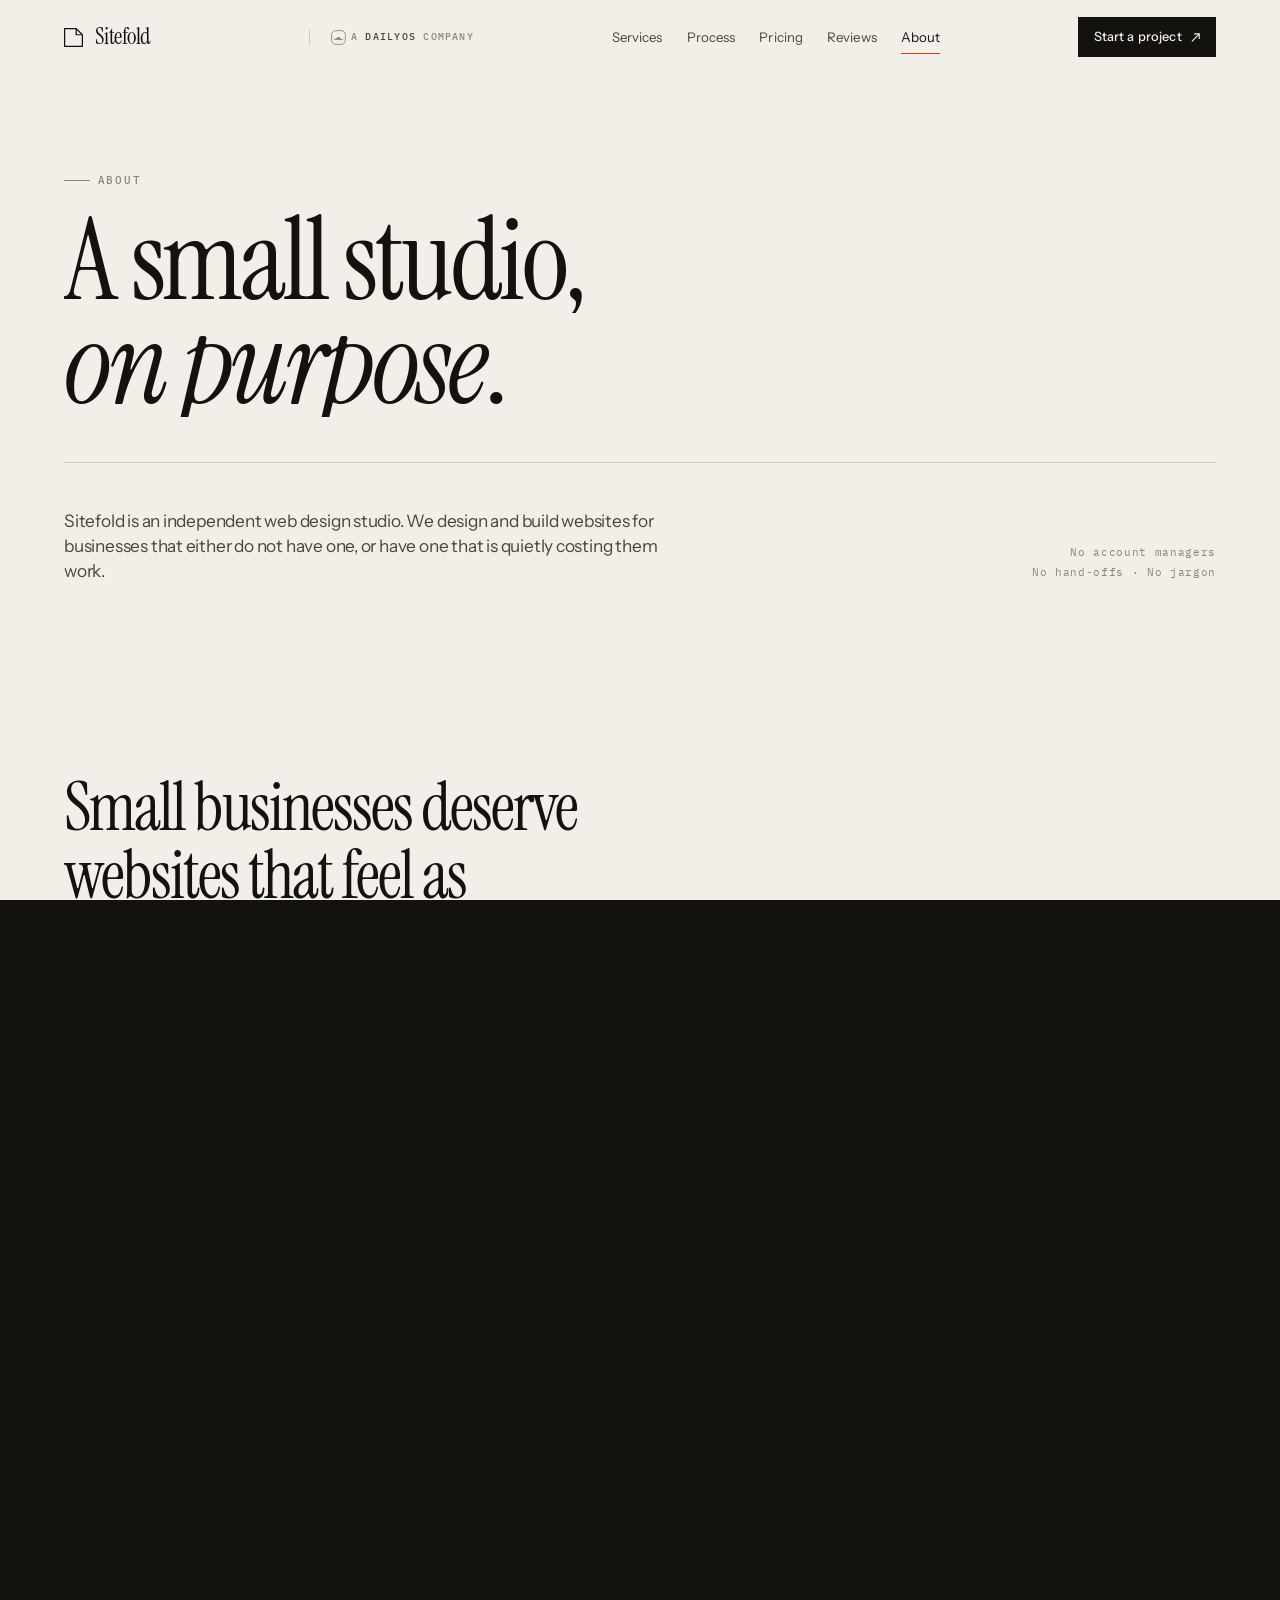
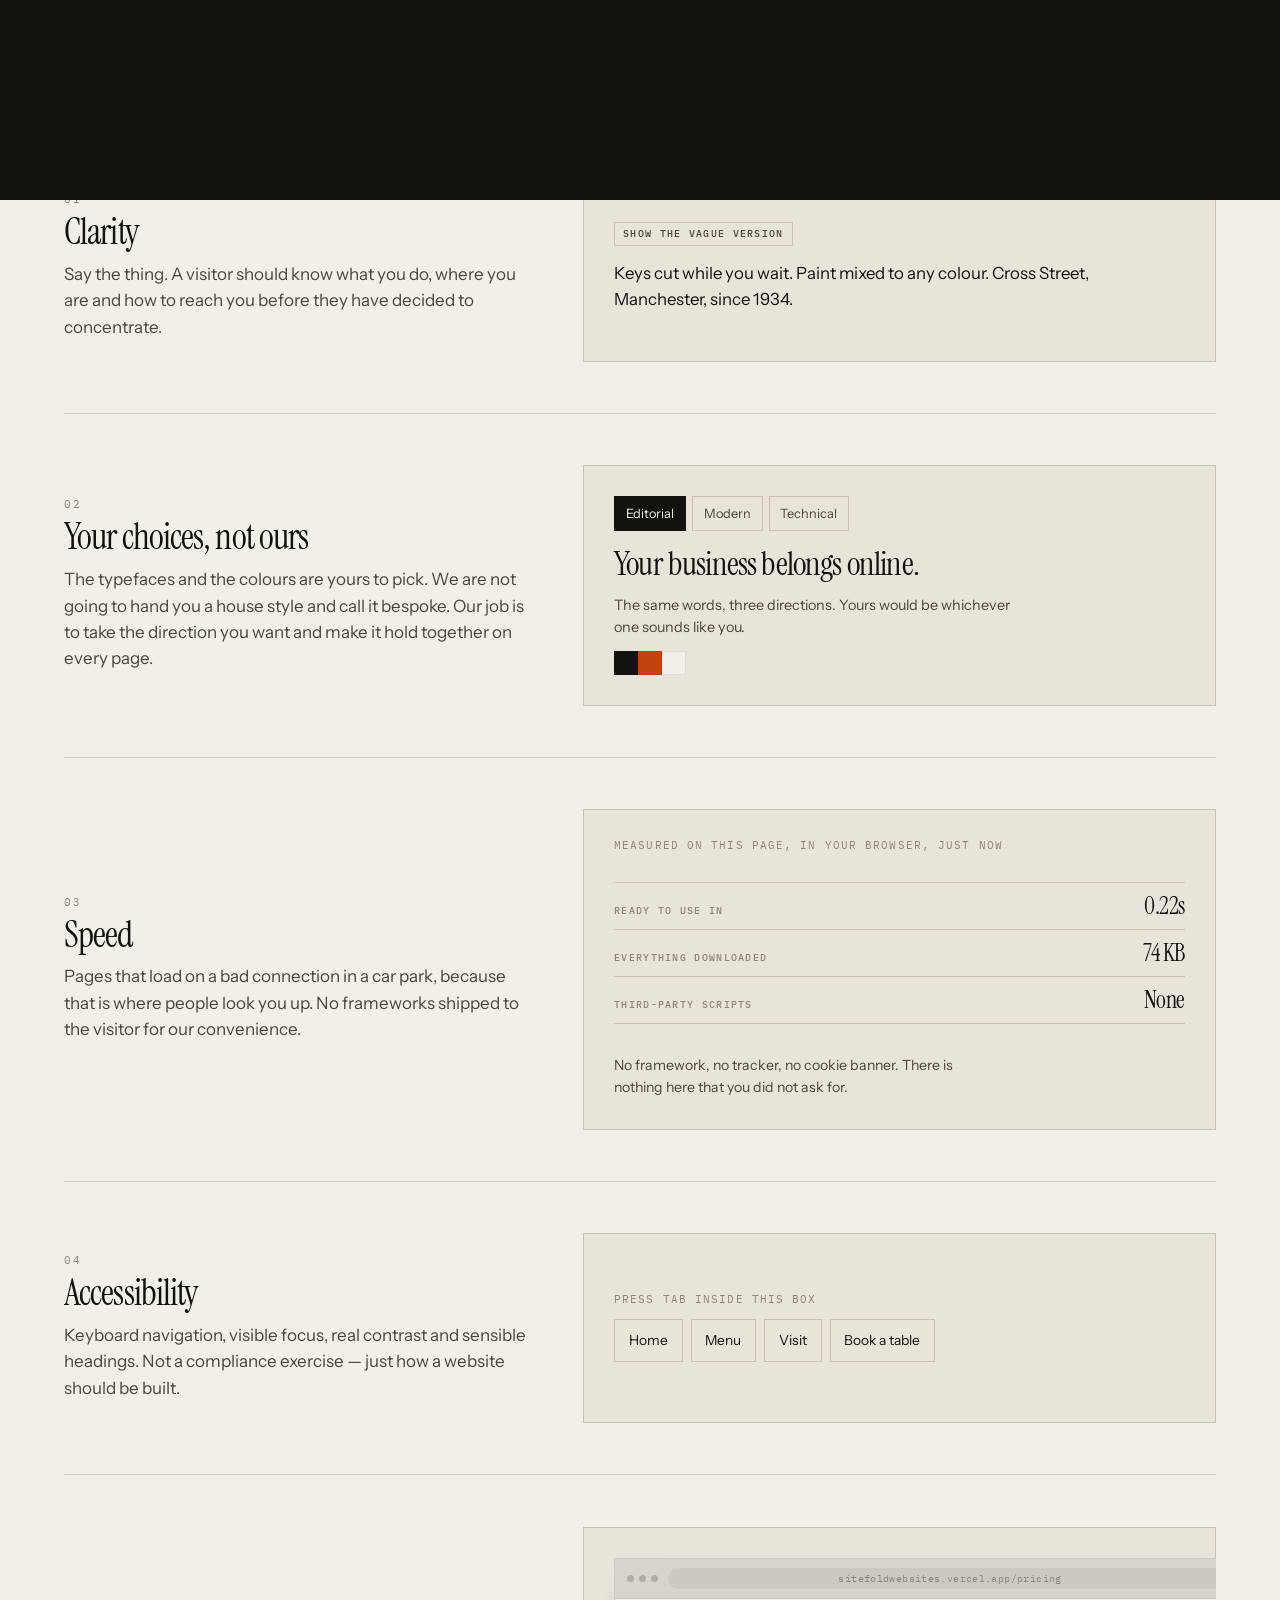
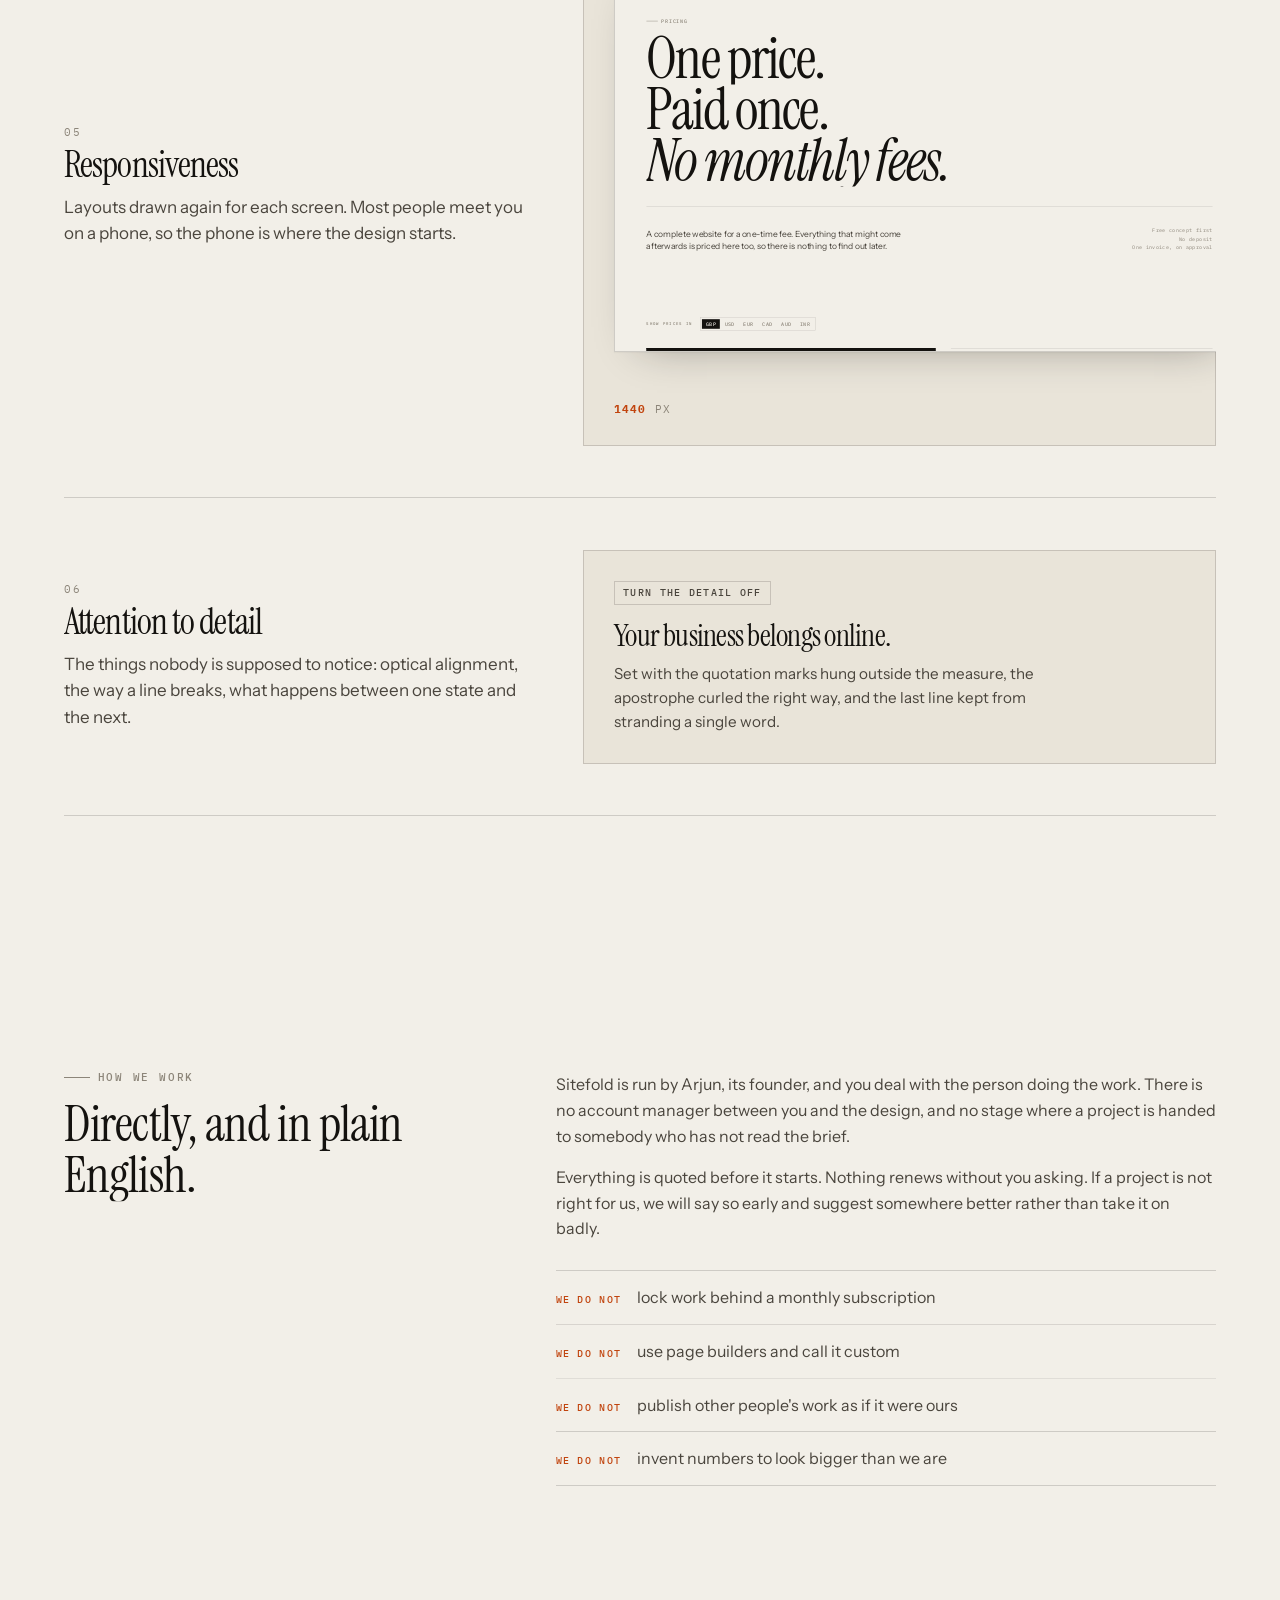
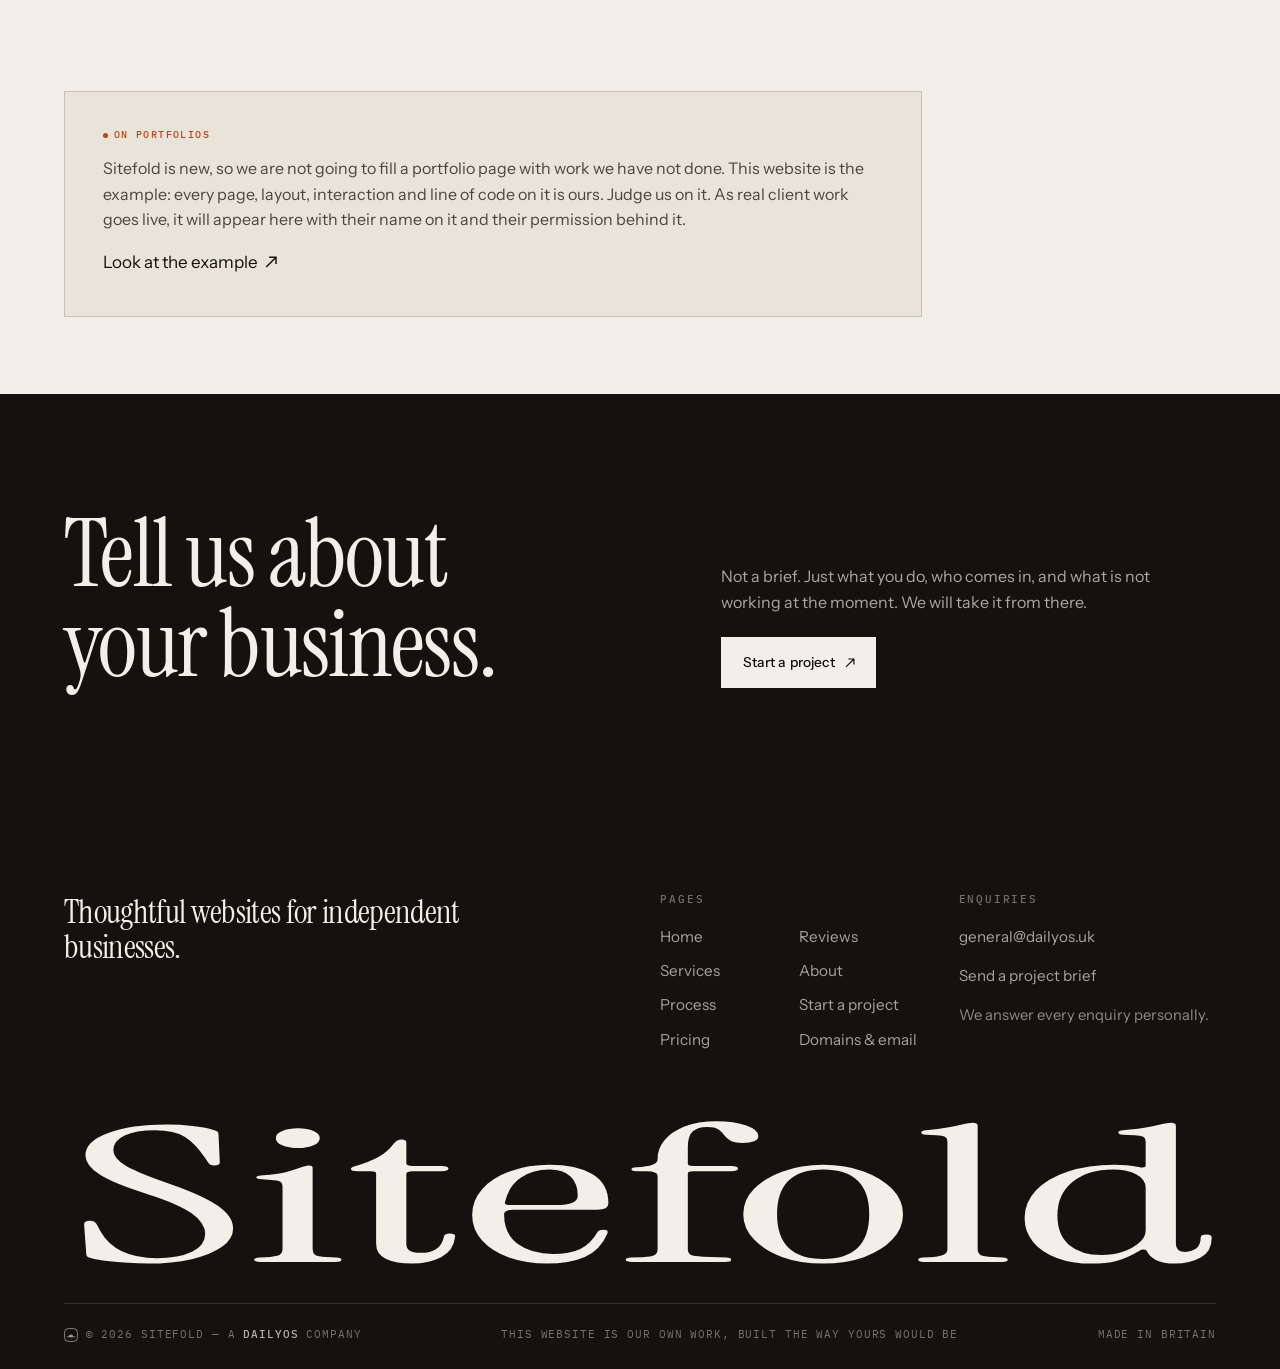
==== commit 093afe19: "Fix collapsed accordions, drop time estimates, price domains from £15/year - Accordion panels were c" ====
--- a/about/index.html
+++ b/about/index.html
@@ -270,7 +270,7 @@
         <h3>Enquiries</h3>
         <p><a class="ul" href="mailto:general@dailyos.uk">general@dailyos.uk</a></p>
         <p style="margin-top:12px"><a class="ul" href="/contact/">Send a project brief</a></p>
-        <p style="margin-top:14px;color:rgba(242,239,232,.55);font-size:.92rem">We reply to every enquiry within two working days.</p>
+        <p style="margin-top:14px;color:rgba(242,239,232,.55);font-size:.92rem">We answer every enquiry personally.</p>
       </div>
     </div>
   </div>
--- a/assets/css/ui.css
+++ b/assets/css/ui.css
@@ -52,9 +52,9 @@
 }
 .acc-ico::after{transform:rotate(90deg)}
 .acc-btn[aria-expanded="true"] .acc-ico::after{transform:rotate(0);opacity:0}
-.acc-panel{display:grid;grid-template-rows:0fr;transition:grid-template-rows .6s var(--ease)}
-.acc-panel[data-open="true"]{grid-template-rows:1fr}
-.acc-panel > div{overflow:hidden}
+.acc-panel{display:grid;grid-template-rows:minmax(0,0fr);overflow:hidden;transition:grid-template-rows .6s var(--ease)}
+.acc-panel[data-open="true"]{grid-template-rows:minmax(0,1fr)}
+.acc-panel > div{overflow:hidden;min-height:0}
 .acc-panel p{padding-bottom:clamp(18px,2.4vw,32px);max-width:62ch;color:var(--ink-soft)}
 
 /* ---------- segmented control ---------- */
--- a/assets/css/pages.css
+++ b/assets/css/pages.css
@@ -75,7 +75,7 @@
 .pj-step{border-top:1px solid var(--line)}
 .pj-step:last-child{border-bottom:1px solid var(--line)}
 .pj-step[hidden]{display:none}
-.pj-btn{width:100%;display:grid;grid-template-columns:auto minmax(0,1fr) auto auto auto;gap:clamp(12px,2vw,28px);
+.pj-btn{width:100%;display:grid;grid-template-columns:auto minmax(0,1fr) auto auto;gap:clamp(12px,2vw,28px);
   align-items:center;text-align:left;padding:clamp(16px,2vw,26px) 0;transition:color .35s}
 .pj-btn:hover{color:var(--accent)}
 .pj-n{font:400 11px/1 var(--mono);color:var(--ink-faint);transition:color .35s}
@@ -91,8 +91,7 @@
 .pj-need .num{letter-spacing:.13em;text-transform:uppercase;color:var(--accent)}
 @media (max-width:820px){
   .pj-btn{grid-template-columns:auto 1fr auto;row-gap:8px}
-  .pj-who{grid-column:2/4}
-  .pj-when{grid-column:2/3;grid-row:3}
+  .pj-who{grid-column:2/4;justify-self:start}
   .pj-btn .acc-ico{grid-row:1;grid-column:3}
 }
 .pj-factgrid{display:grid;grid-template-columns:repeat(4,1fr);gap:var(--gut);border-top:1px solid var(--ink);padding-top:clamp(24px,3vw,44px)}
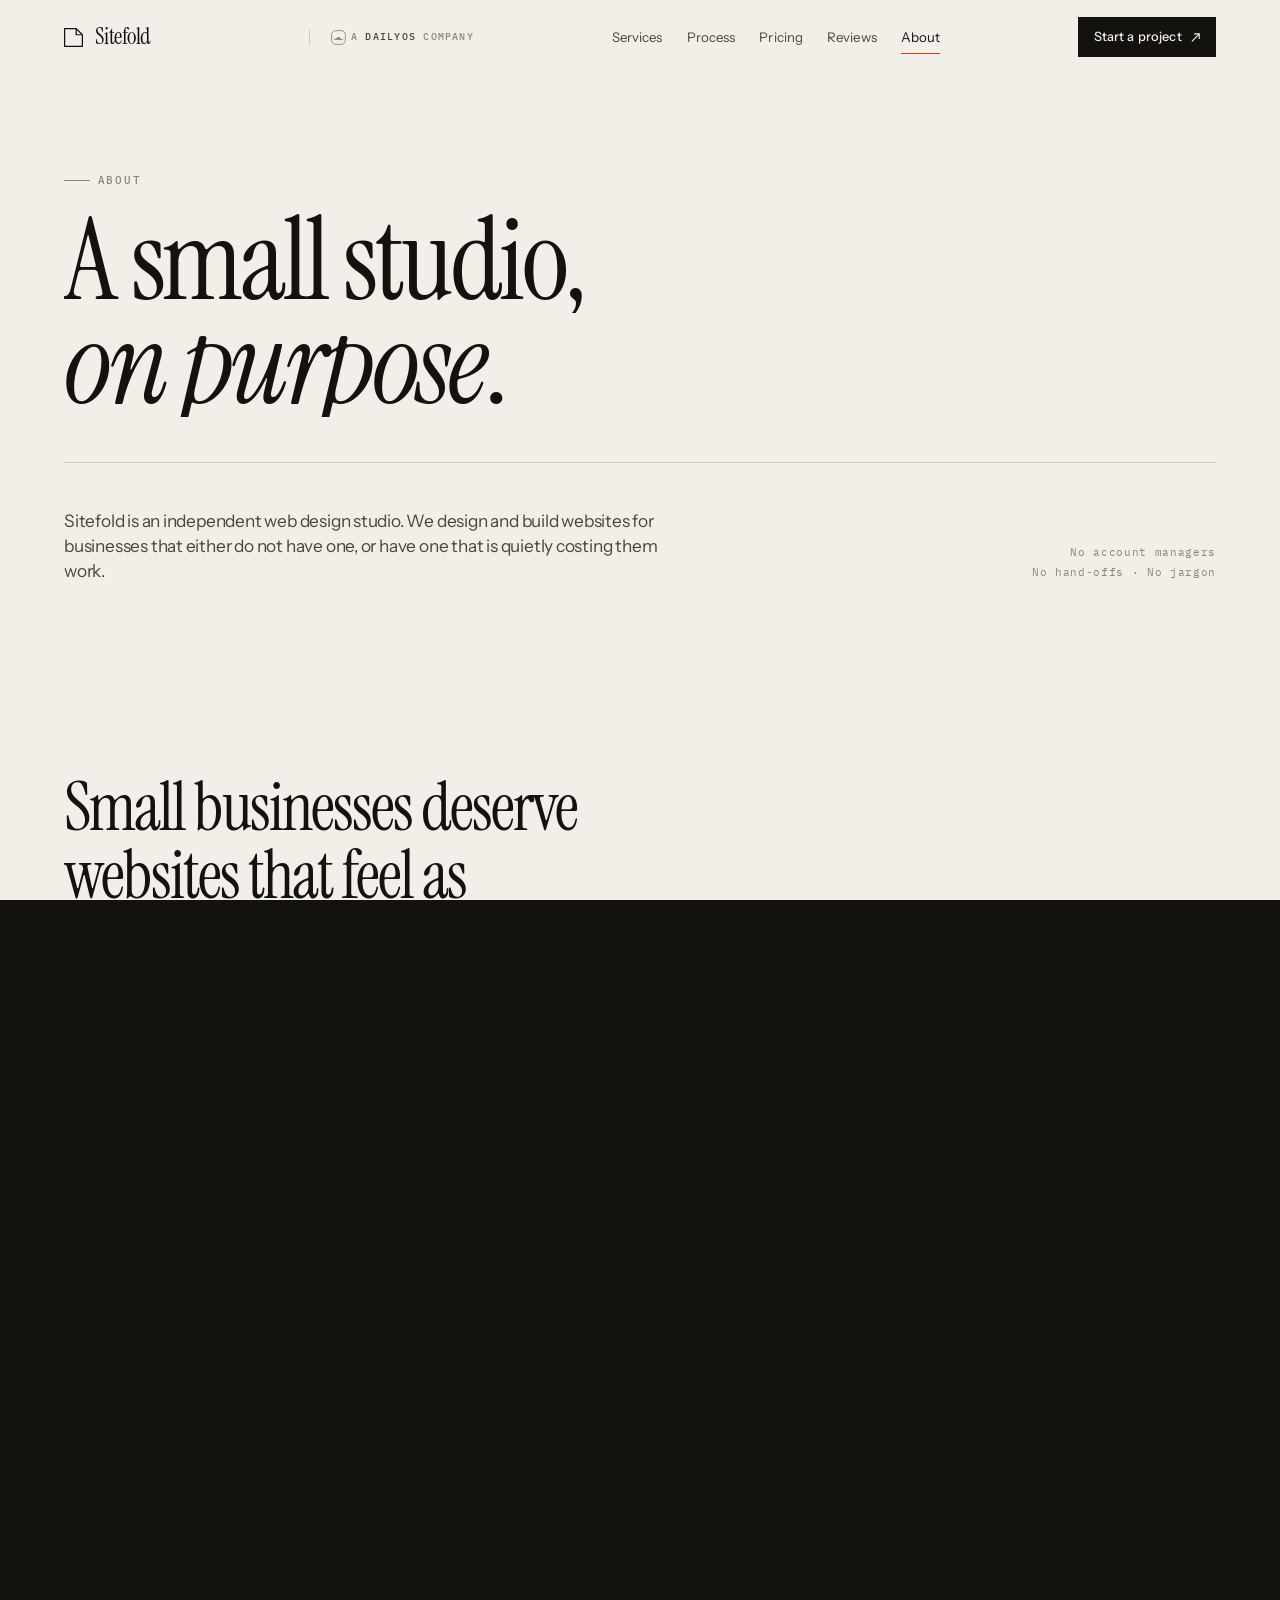
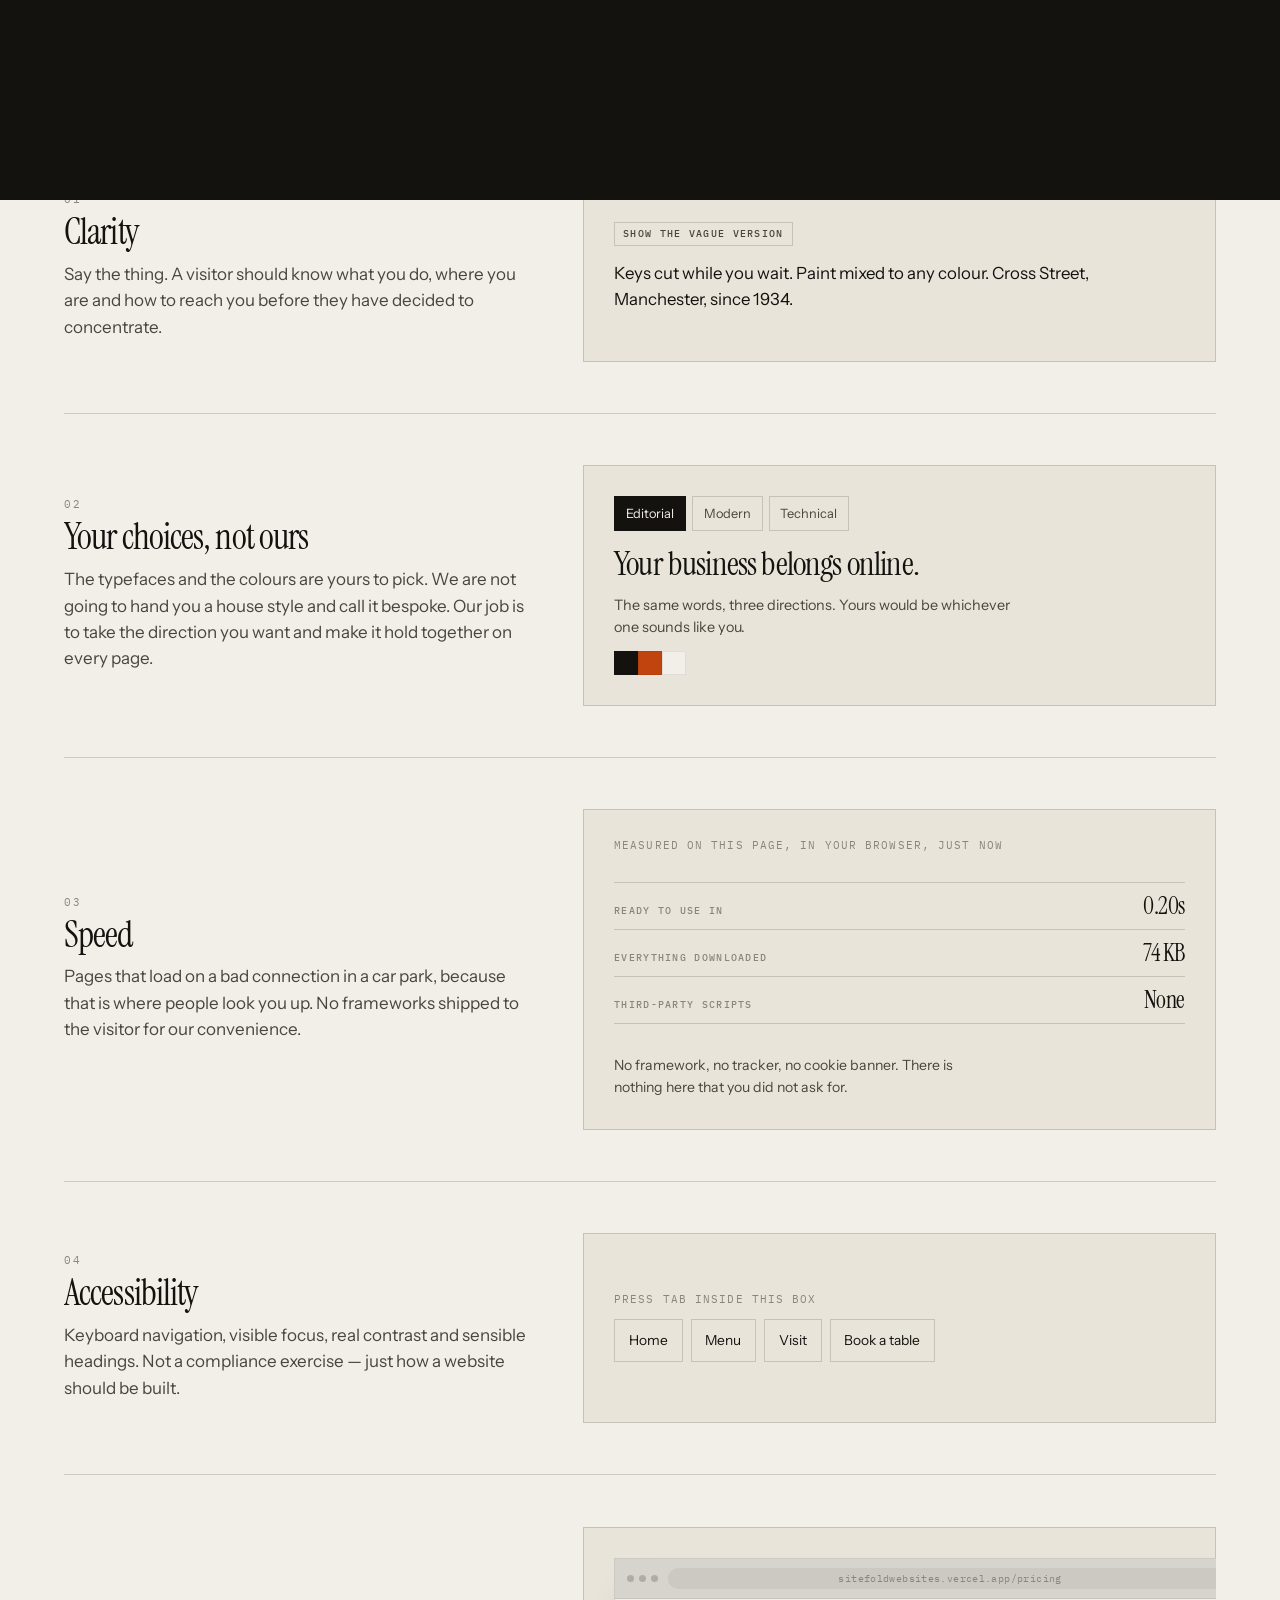
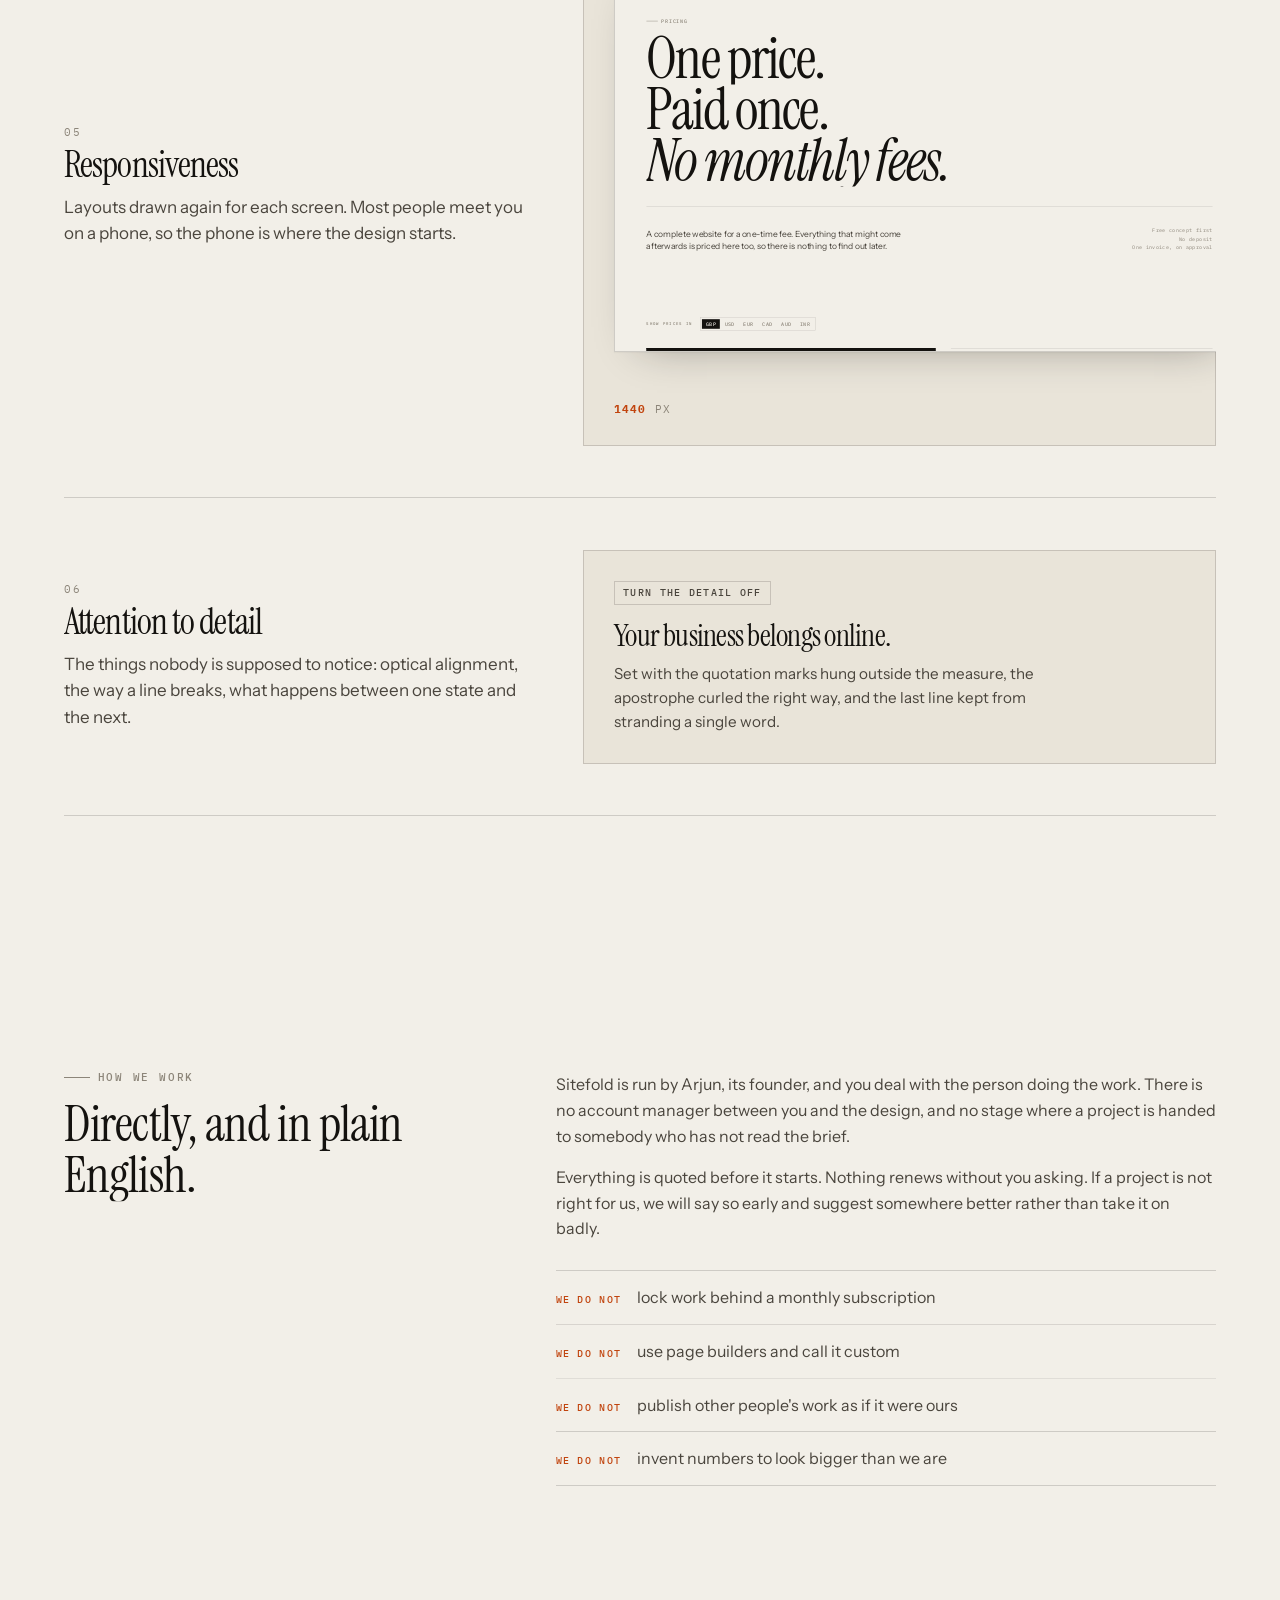
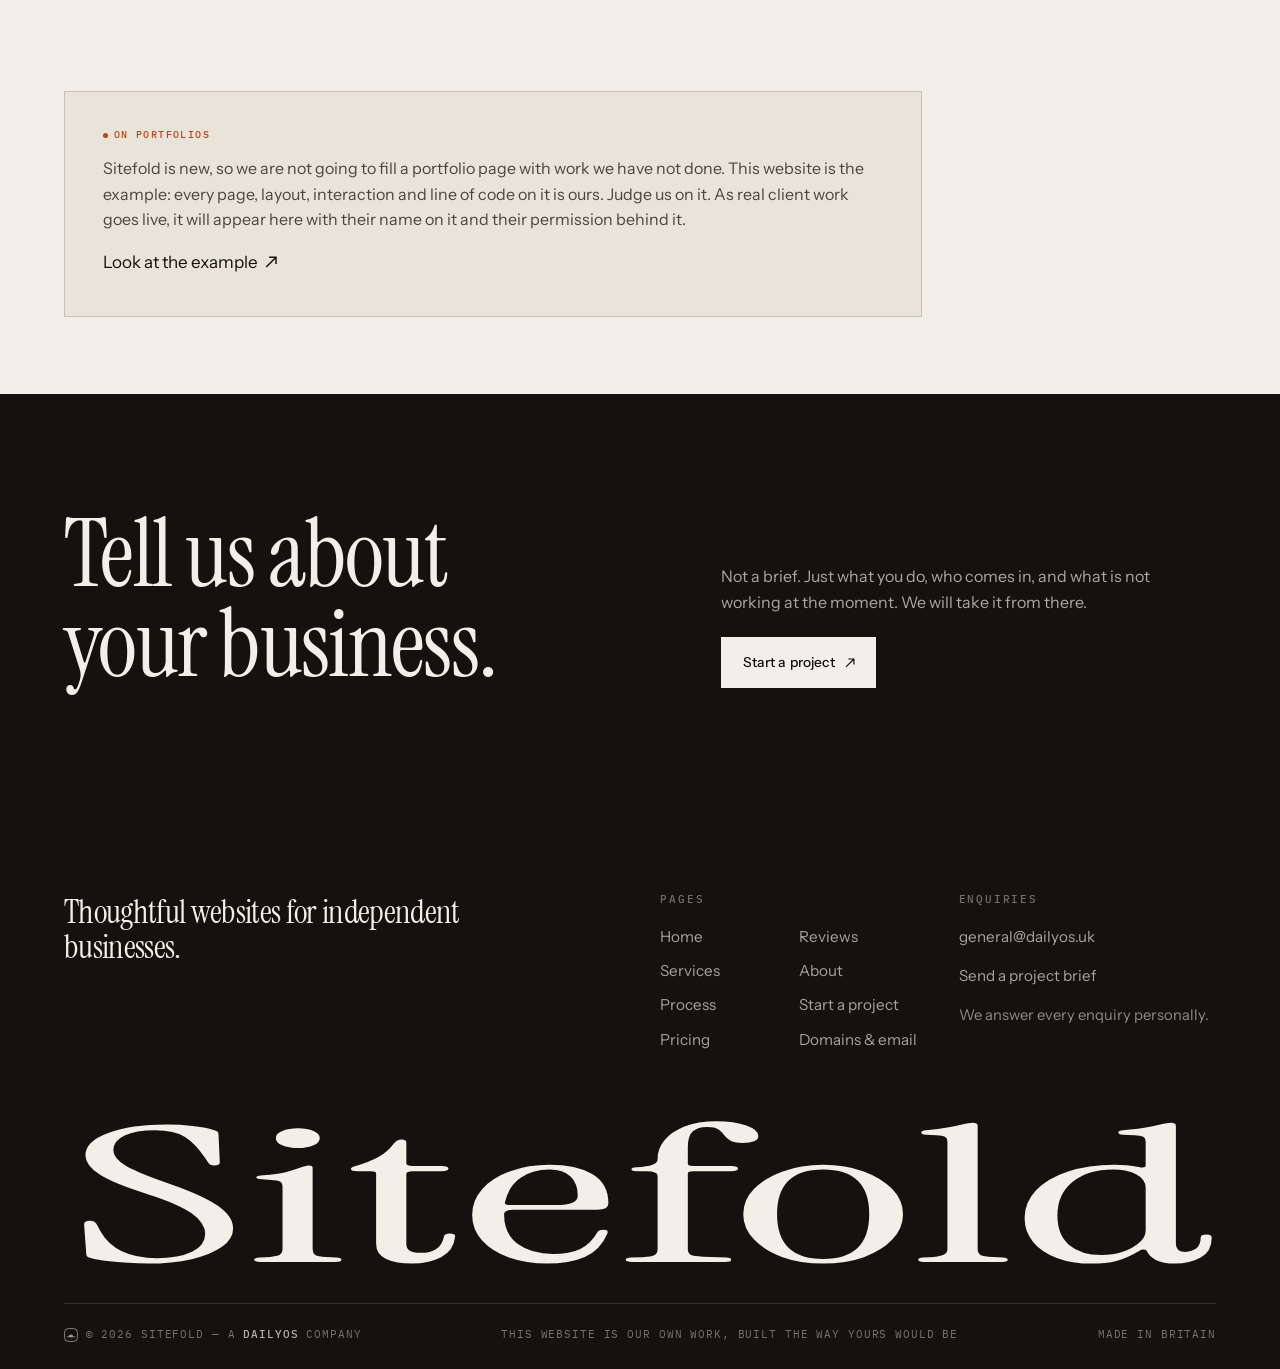
==== commit 7606d312: "Cache-bust assets so CSS and JS changes take effect immediately Assets are served with a one-year im" ====
--- a/about/index.html
+++ b/about/index.html
@@ -22,16 +22,16 @@
 <meta name="twitter:title" content="About Sitefold">
 <meta name="twitter:description" content="Sitefold is a small independent web studio, part of DailyOS. Small businesses deserve websites that feel as considered as those of much larger companies.">
 <meta name="twitter:image" content="https://sitefoldwebsites.vercel.app/assets/img/og.png">
-<link rel="icon" href="/assets/img/favicon.svg" type="image/svg+xml">
-<link rel="alternate icon" href="/assets/img/favicon.ico" sizes="any">
-<link rel="apple-touch-icon" href="/assets/img/mark-180.png">
+<link rel="icon" href="/assets/img/favicon.svg?v=fd45dff8" type="image/svg+xml">
+<link rel="alternate icon" href="/assets/img/favicon.ico?v=d0af1856" sizes="any">
+<link rel="apple-touch-icon" href="/assets/img/mark-180.png?v=9720e1a6">
 <link rel="preconnect" href="https://fonts.googleapis.com">
 <link rel="preconnect" href="https://fonts.gstatic.com" crossorigin>
 <link rel="stylesheet" href="https://fonts.googleapis.com/css2?family=Instrument+Sans:ital,wght@0,400..700;1,400..700&family=Instrument+Serif:ital@0;1&family=IBM+Plex+Mono:wght@400;500&display=swap">
 <script>if(location.search.indexOf("embed")>-1)document.documentElement.classList.add("embed");</script>
-<link rel="stylesheet" href="/assets/css/base.css">
-<link rel="stylesheet" href="/assets/css/ui.css">
-<link rel="stylesheet" href="/assets/css/pages.css">
+<link rel="stylesheet" href="/assets/css/base.css?v=2e69e976">
+<link rel="stylesheet" href="/assets/css/ui.css?v=ca3acc01">
+<link rel="stylesheet" href="/assets/css/pages.css?v=9652ef86">
 
 </head>
 <body class="">
@@ -293,8 +293,8 @@
     </div>
   </div>
 </footer>
-<script src="/assets/js/site.js" defer></script>
-<script src="/assets/js/live.js" defer></script>
-<script src="/assets/js/about.js" defer></script>
+<script src="/assets/js/site.js?v=d1717904" defer></script>
+<script src="/assets/js/live.js?v=1fd4c53a" defer></script>
+<script src="/assets/js/about.js?v=2234c791" defer></script>
 </body>
 </html>
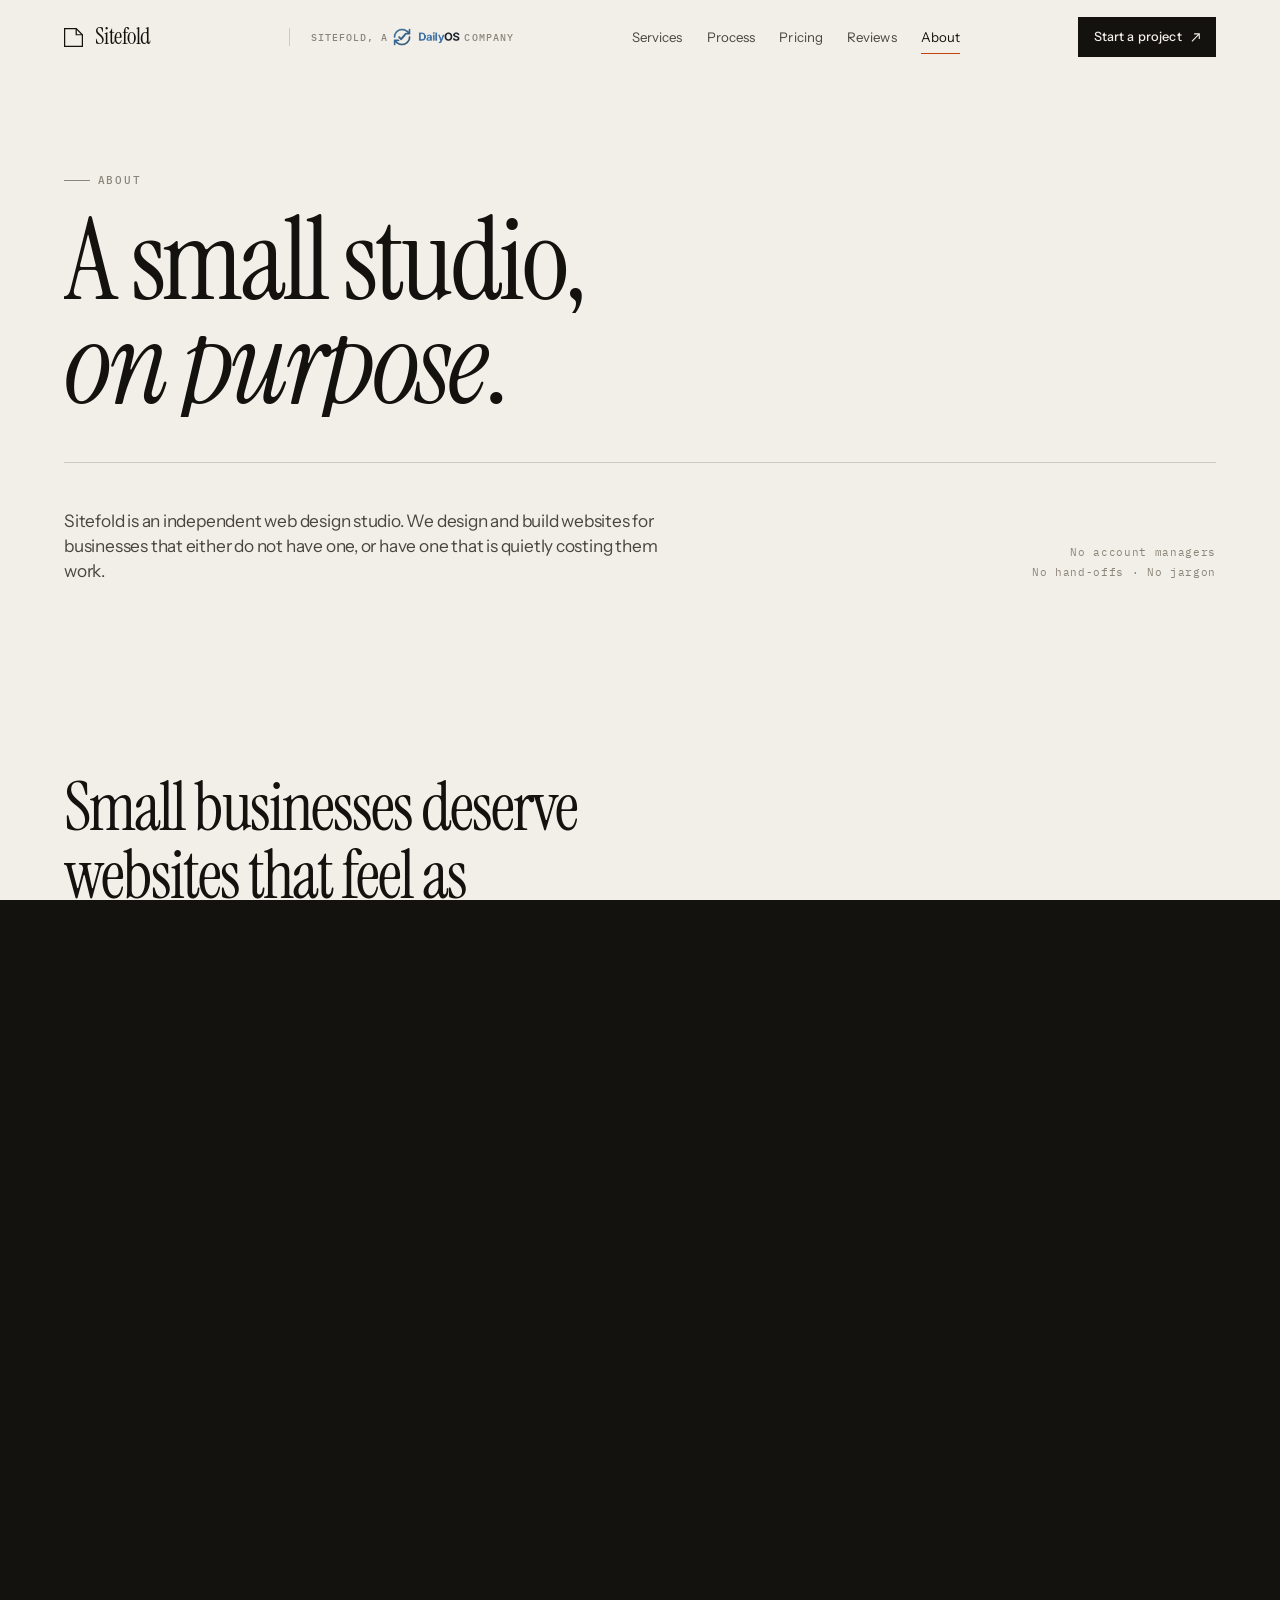
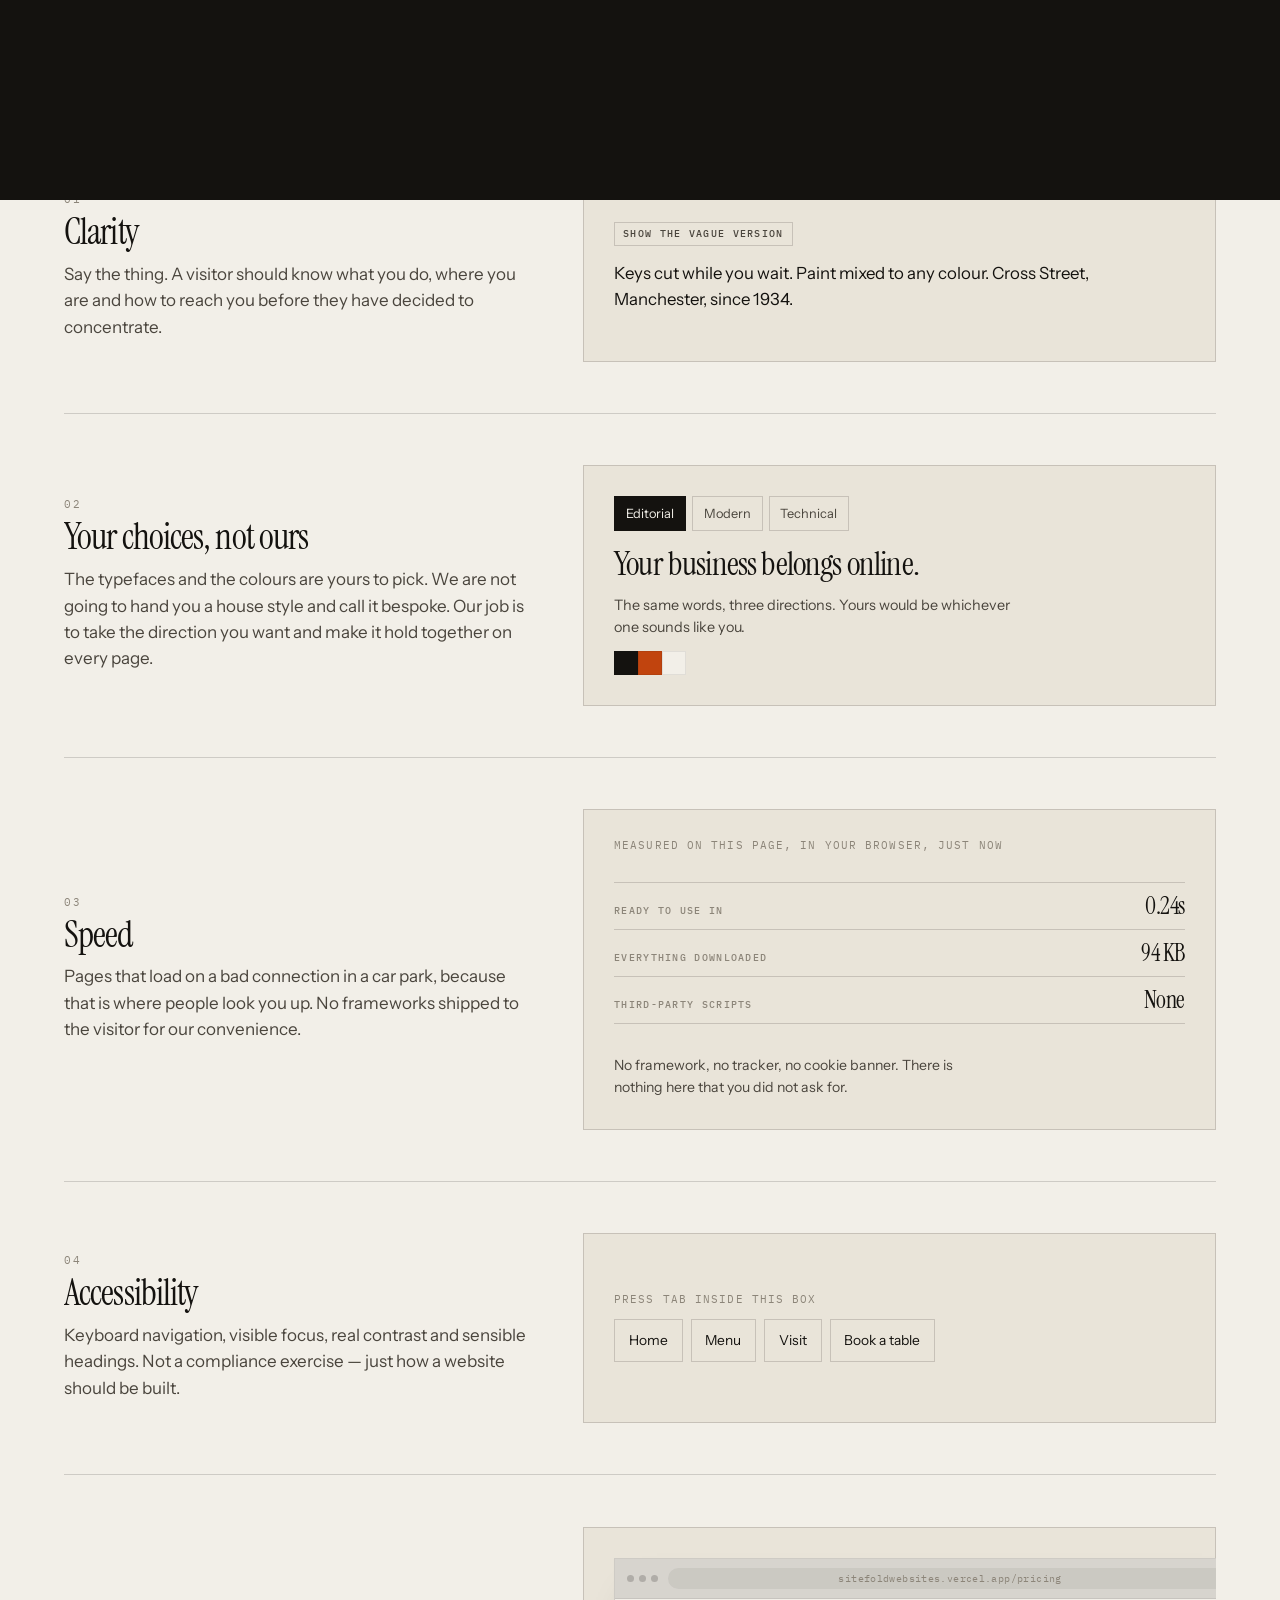
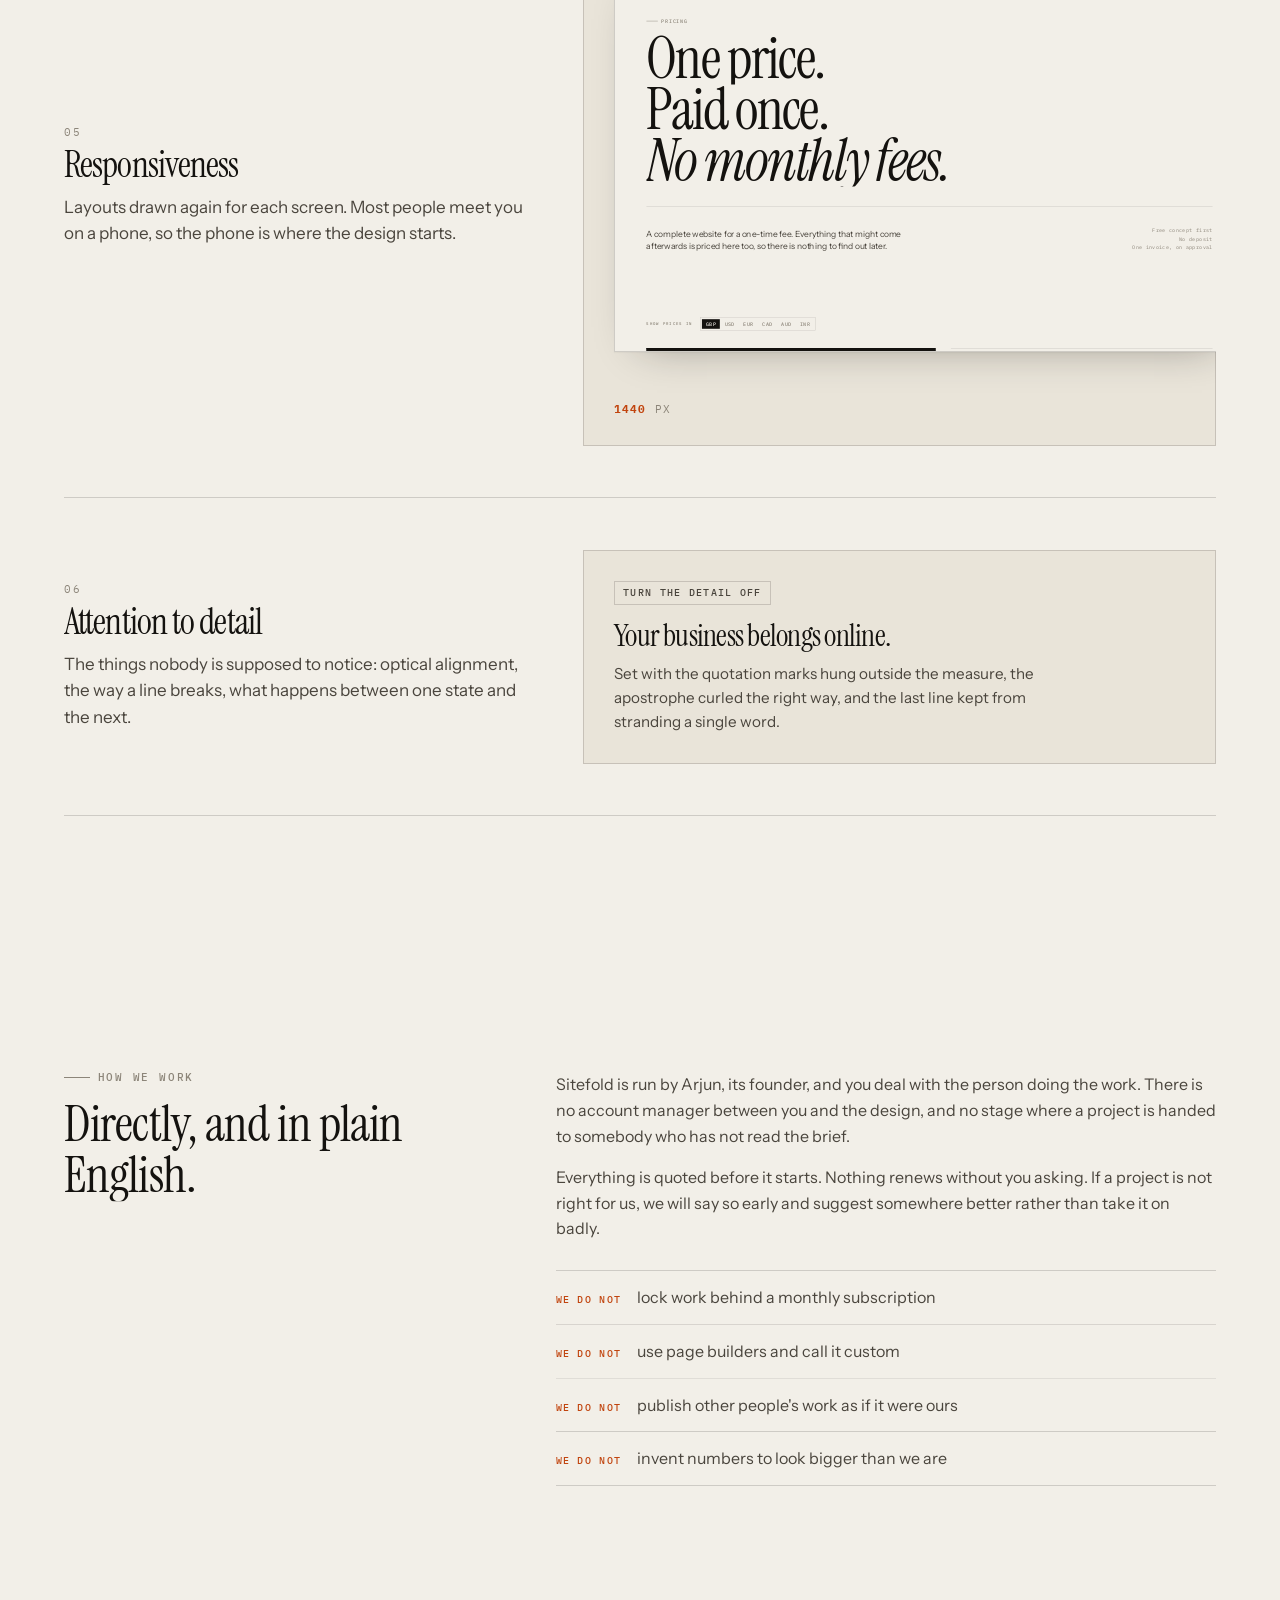
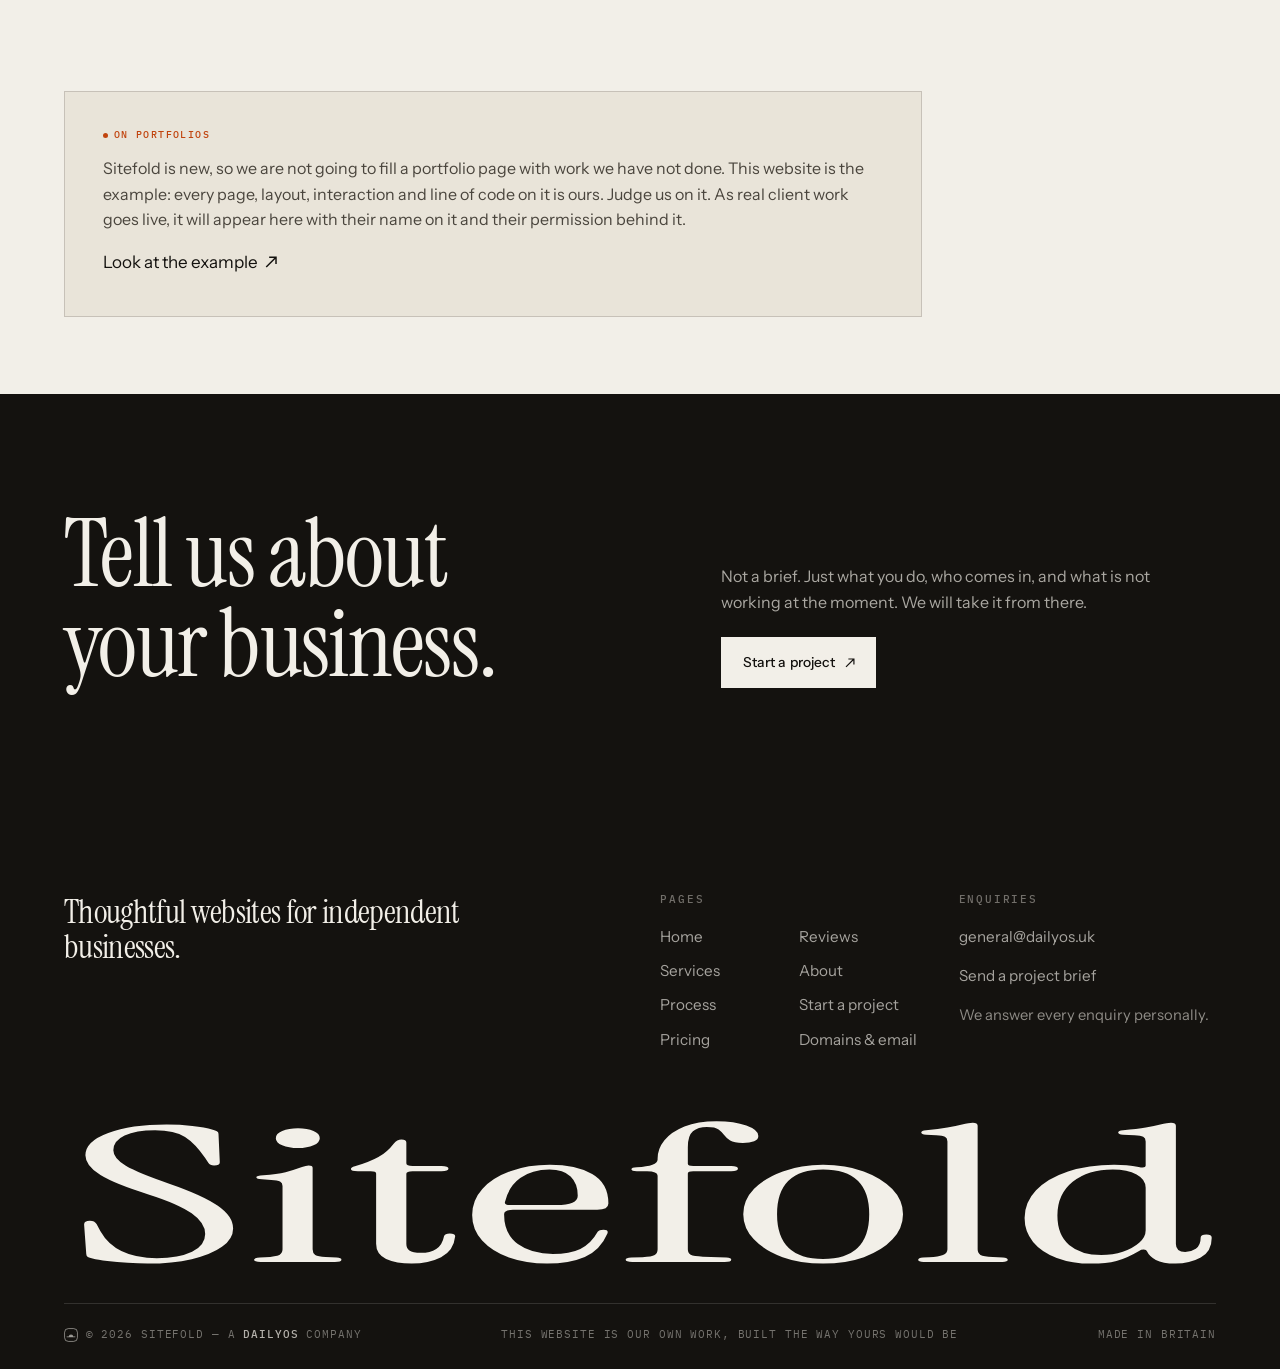
==== commit 6fcd85de: "Show the DailyOS logo in the header lockup, linked to dailyos.uk The header now reads "Sitefold, a [" ====
--- a/about/index.html
+++ b/about/index.html
@@ -29,7 +29,7 @@
 <link rel="preconnect" href="https://fonts.gstatic.com" crossorigin>
 <link rel="stylesheet" href="https://fonts.googleapis.com/css2?family=Instrument+Sans:ital,wght@0,400..700;1,400..700&family=Instrument+Serif:ital@0;1&family=IBM+Plex+Mono:wght@400;500&display=swap">
 <script>if(location.search.indexOf("embed")>-1)document.documentElement.classList.add("embed");</script>
-<link rel="stylesheet" href="/assets/css/base.css?v=2e69e976">
+<link rel="stylesheet" href="/assets/css/base.css?v=5db19da9">
 <link rel="stylesheet" href="/assets/css/ui.css?v=ca3acc01">
 <link rel="stylesheet" href="/assets/css/pages.css?v=9652ef86">
 
@@ -47,13 +47,13 @@
       </svg>
       <span>Sitefold</span>
     </a>
-    <p class="parent" title="Sitefold is part of DailyOS">
-      <svg class="dos-mark" viewBox="0 0 20 20" fill="none" aria-hidden="true">
-        <rect x=".8" y=".8" width="18.4" height="18.4" rx="5.6" stroke="currentColor" stroke-width="1.15"/>
-        <path d="M4.4 12.6h11.2" stroke="currentColor" stroke-width="1.15" stroke-linecap="round"/>
-        <path d="M6.8 12.6a3.2 3.2 0 0 1 6.4 0z" fill="currentColor"/>
-      </svg>
-      <span>A <b>DailyOS</b> company</span>
+    <p class="parent">
+      <span class="parent-t">Sitefold, a</span>
+      <a class="parent-logo" href="https://dailyos.uk" target="_blank" rel="noopener"
+         aria-label="DailyOS — opens dailyos.uk in a new tab">
+        <img src="/assets/img/dailyos.png?v=3362a1ba" alt="DailyOS" width="215" height="58" loading="lazy" decoding="async">
+      </a>
+      <span class="parent-t">Company</span>
     </p>
     <nav class="nav-links" aria-label="Primary">
       <a href="/services/">Services</a>
@@ -287,7 +287,7 @@
   </div>
   <div class="wrap">
     <div class="foot-base">
-      <span class="foot-parent"><svg class="dos-mark" viewBox="0 0 20 20" fill="none" aria-hidden="true"><rect x=".8" y=".8" width="18.4" height="18.4" rx="5.6" stroke="currentColor" stroke-width="1.15"/><path d="M4.4 12.6h11.2" stroke="currentColor" stroke-width="1.15" stroke-linecap="round"/><path d="M6.8 12.6a3.2 3.2 0 0 1 6.4 0z" fill="currentColor"/></svg><span>&copy; <span data-year>2026</span> Sitefold &mdash; a <b>DailyOS</b> company</span></span>
+      <span class="foot-parent"><svg class="dos-mark" viewBox="0 0 20 20" fill="none" aria-hidden="true"><rect x=".8" y=".8" width="18.4" height="18.4" rx="5.6" stroke="currentColor" stroke-width="1.15"/><path d="M4.4 12.6h11.2" stroke="currentColor" stroke-width="1.15" stroke-linecap="round"/><path d="M6.8 12.6a3.2 3.2 0 0 1 6.4 0z" fill="currentColor"/></svg><span>&copy; <span data-year>2026</span> Sitefold &mdash; a <a href="https://dailyos.uk" target="_blank" rel="noopener"><b>DailyOS</b></a> company</span></span>
       <span>This website is our own work, built the way yours would be</span>
       <span>Made in Britain</span>
     </div>
--- a/assets/css/base.css
+++ b/assets/css/base.css
@@ -375,20 +375,22 @@
 
 /* ---------- DailyOS lockup ---------- */
 .parent{
-  display:flex;align-items:center;gap:.55em;margin-left:clamp(12px,1.6vw,22px);padding-left:clamp(12px,1.6vw,22px);
+  display:flex;align-items:center;gap:.5em;margin-left:clamp(12px,1.6vw,22px);padding-left:clamp(12px,1.6vw,22px);
   border-left:1px solid var(--line);color:var(--ink-faint);
-  font:500 9.5px/1.35 var(--mono);letter-spacing:.13em;text-transform:uppercase;white-space:nowrap;
-  transition:color .35s var(--ease-soft);
-}
-.parent b{font-weight:500;color:var(--ink-soft);transition:color .35s var(--ease-soft)}
-.nav:hover .parent,.nav:hover .parent b{color:var(--ink)}
-.dos-mark{width:15px;height:15px;flex:none;overflow:visible}
-.parent .dos-mark{transition:transform .6s var(--ease)}
-.nav:hover .parent .dos-mark{transform:rotate(-8deg)}
-@media (max-width:1240px){.parent span{display:none}}
+  font:500 9.5px/1 var(--mono);letter-spacing:.11em;text-transform:uppercase;white-space:nowrap;
+}
+.parent-t{transition:color .35s var(--ease-soft)}
+.nav:hover .parent-t{color:var(--ink-soft)}
+.parent-logo{display:inline-flex;align-items:center;transition:opacity .3s var(--ease-soft),transform .5s var(--ease)}
+.parent-logo img{height:18px;width:auto;display:block}
+.parent-logo:hover{opacity:.72;transform:translateY(-1px)}
+.parent-logo:focus-visible{outline:2px solid var(--accent);outline-offset:3px}
+@media (max-width:1240px){.parent-t{display:none}}
 @media (max-width:1080px){.parent{margin-left:10px;padding-left:10px}}
-.nav-light .nav:not(.solid) .parent,.nav-light .nav:not(.solid) .parent b{color:rgba(244,240,232,.7)}
-.menu-parent{color:rgba(242,239,232,.45)}
+@media (max-width:520px){.parent{display:none}}
 .foot-parent{display:inline-flex;align-items:center;gap:.7em}
 .foot-parent .dos-mark{width:14px;height:14px;color:rgba(242,239,232,.6)}
 .foot-parent b{font-weight:500;color:rgba(242,239,232,.72)}
+.foot-parent a{text-decoration:none}
+.foot-parent a:hover b{color:var(--paper)}
+.menu-parent{color:rgba(242,239,232,.45)}
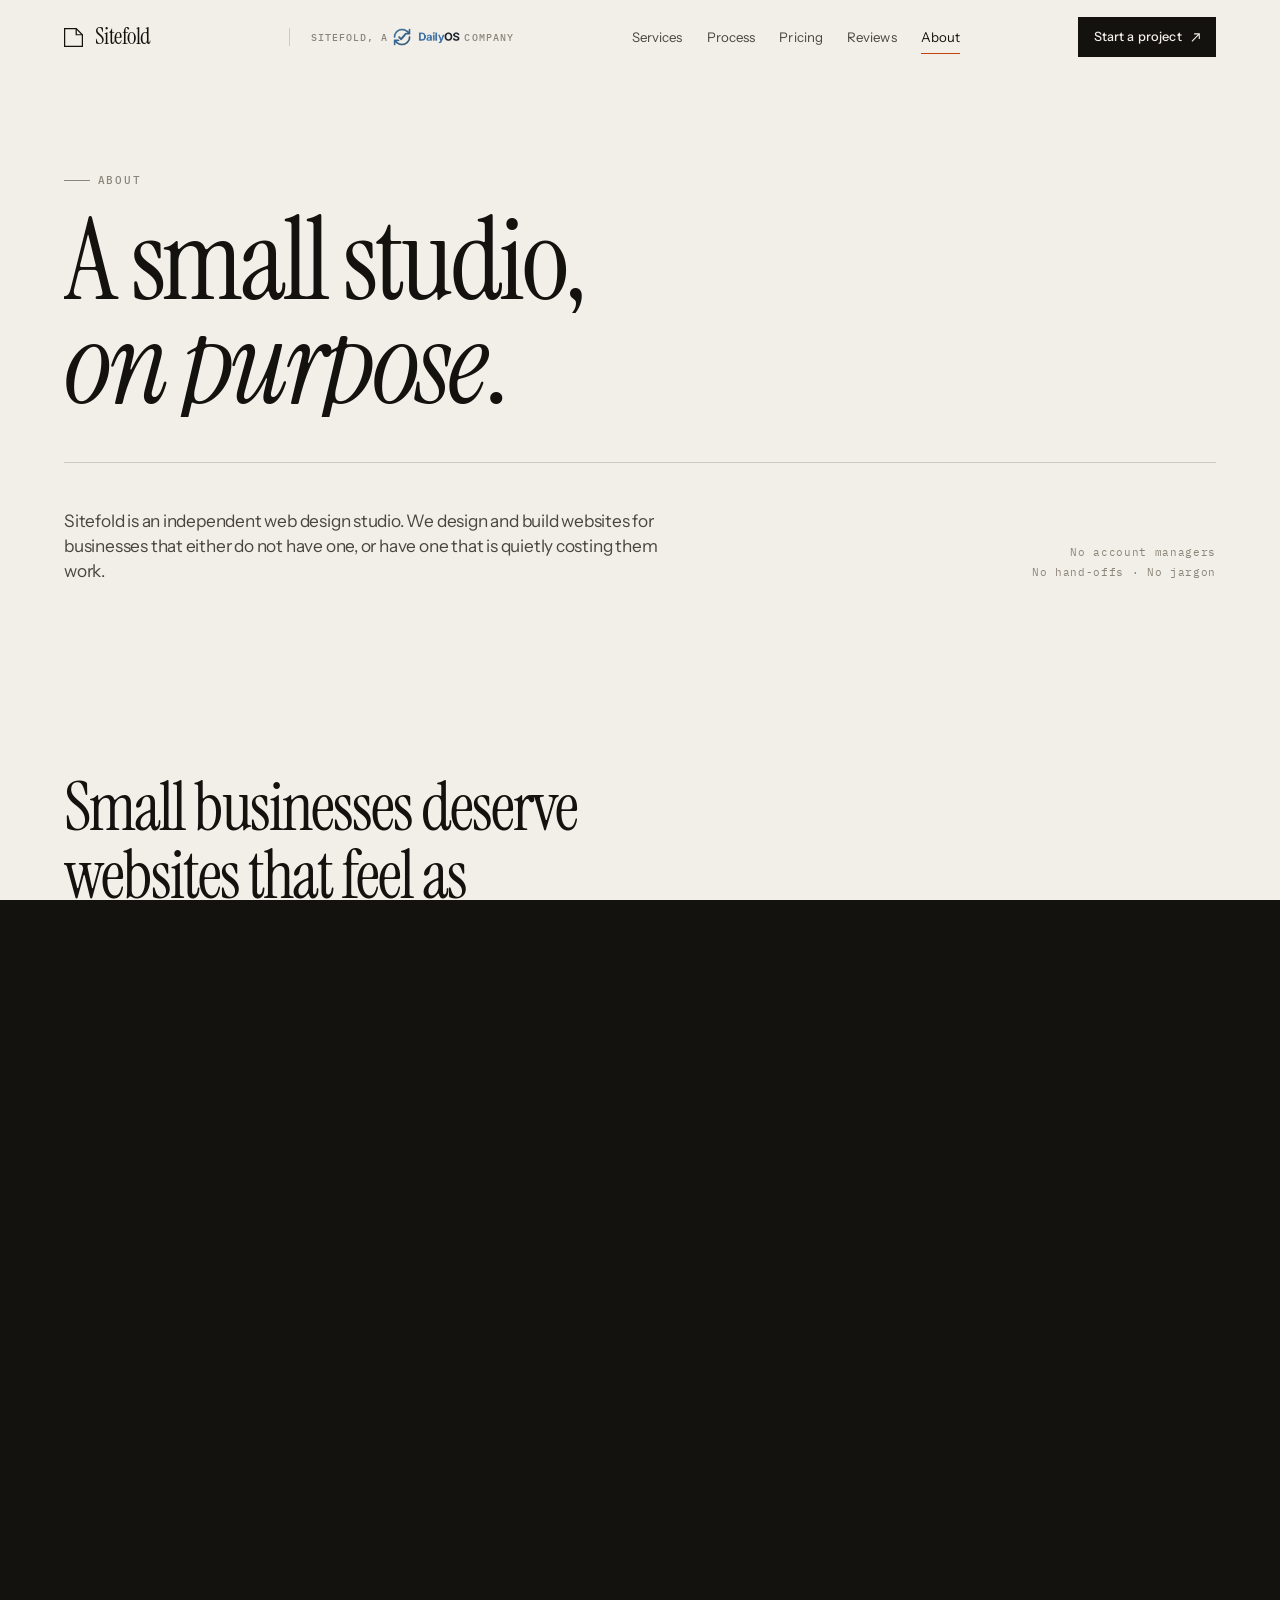
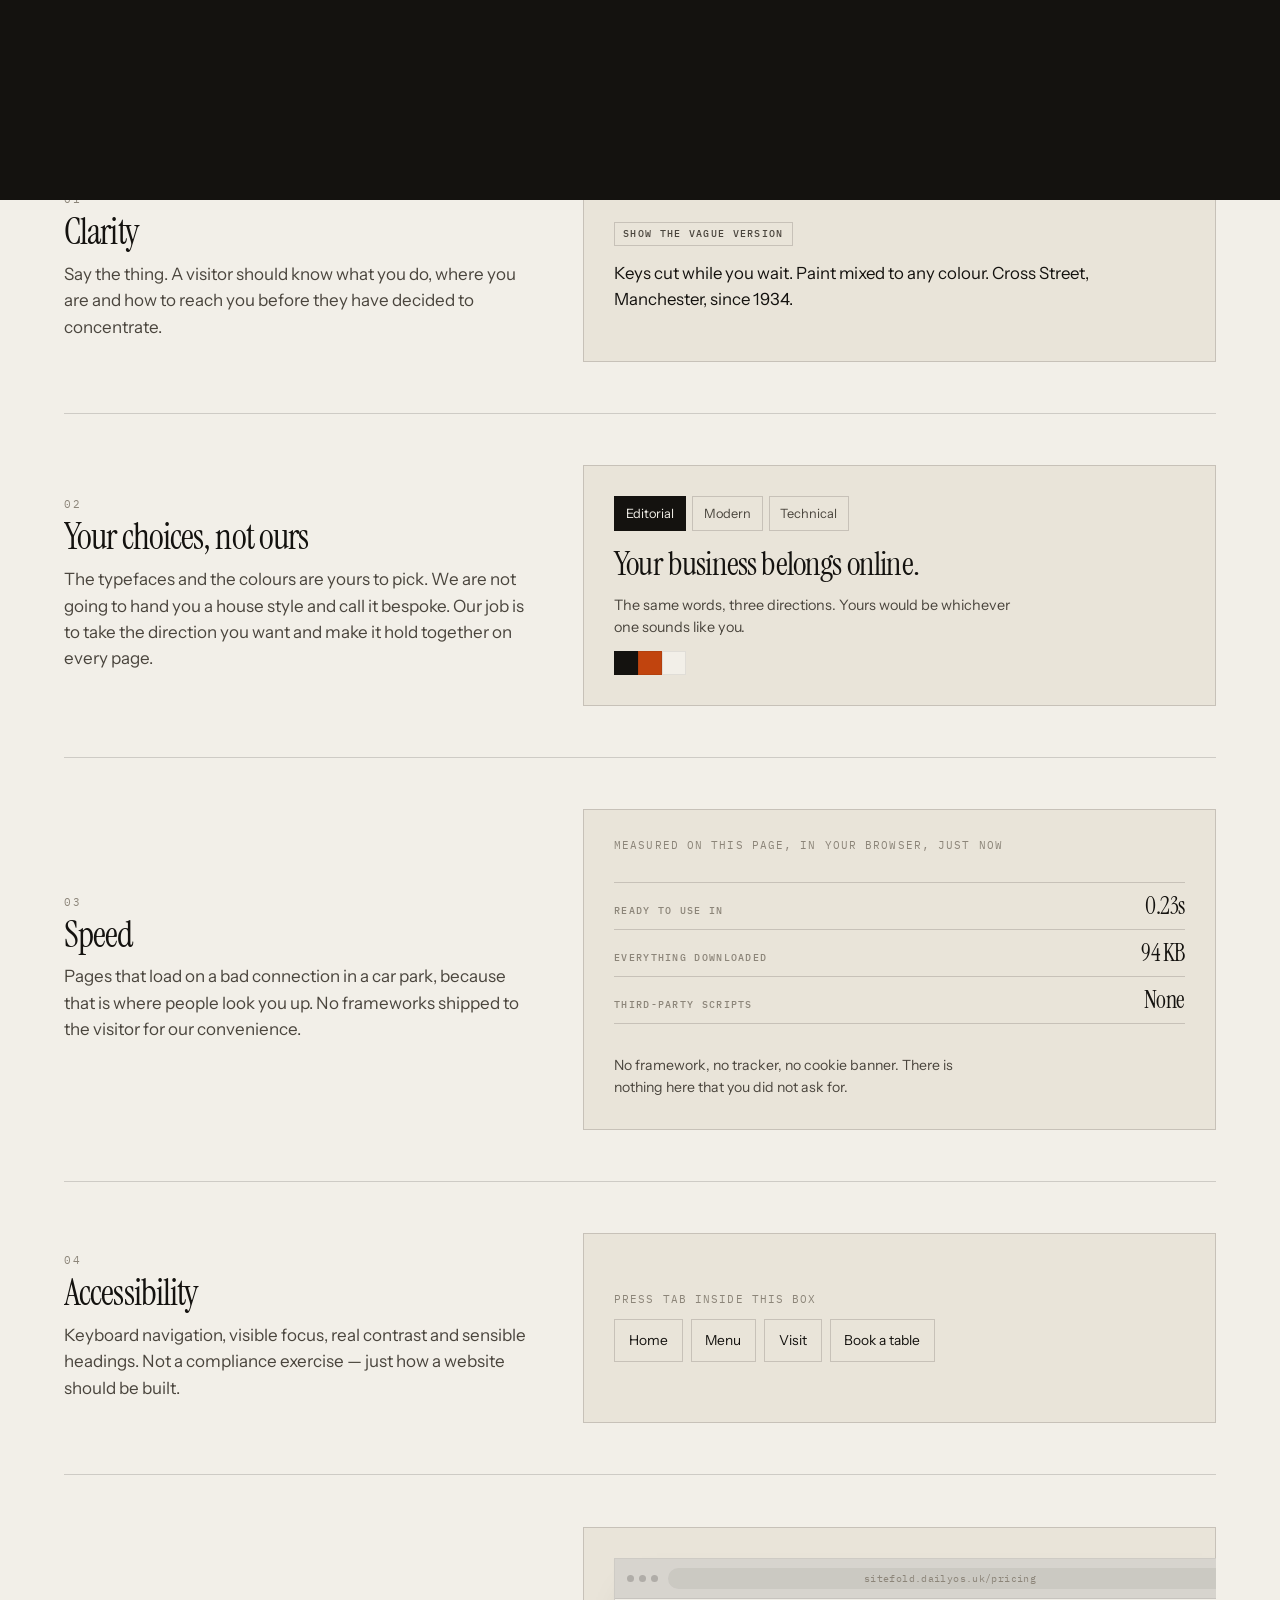
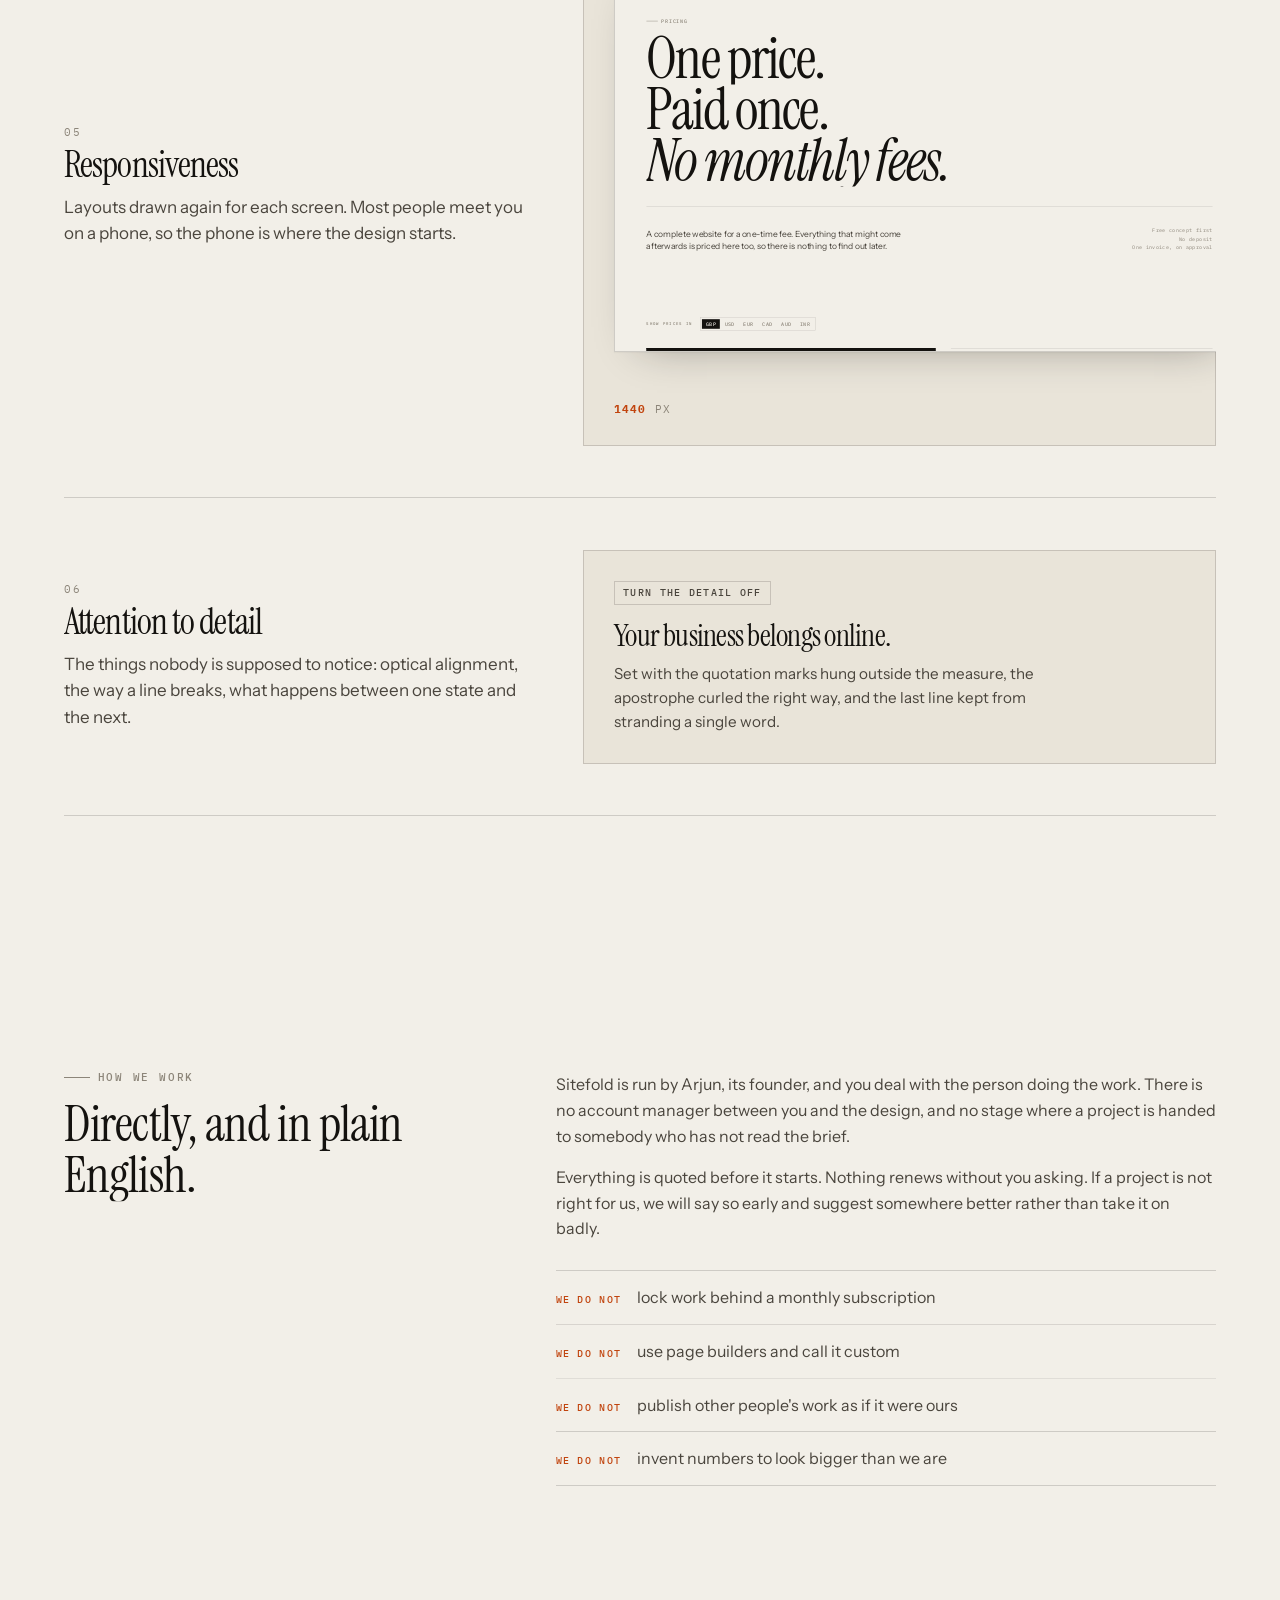
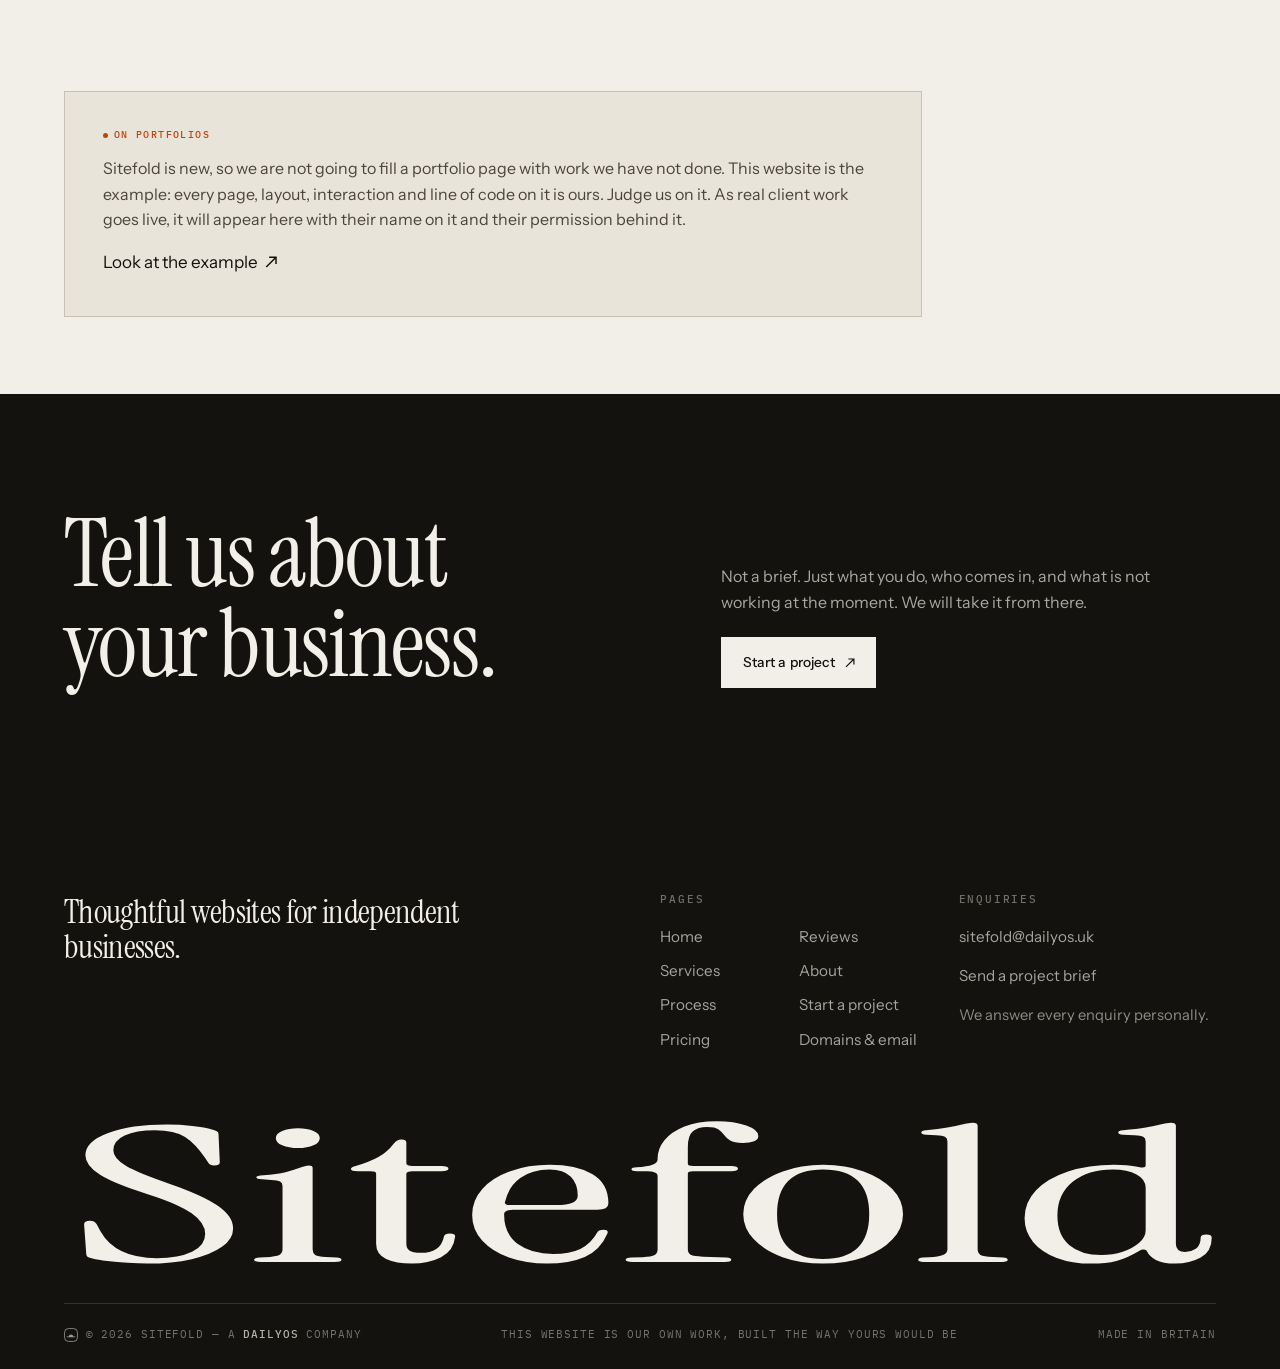
==== commit 0bf33eca: "Point everything at sitefold.dailyos.uk and sitefold@dailyos.uk Every link and canonical URL across " ====
--- a/about/index.html
+++ b/about/index.html
@@ -5,7 +5,7 @@
 <meta name="viewport" content="width=device-width, initial-scale=1, viewport-fit=cover">
 <title>About — Sitefold</title>
 <meta name="description" content="Sitefold is a small independent web studio, part of DailyOS. Small businesses deserve websites that feel as considered as those of much larger companies.">
-<link rel="canonical" href="https://sitefoldwebsites.vercel.app/about/">
+<link rel="canonical" href="https://sitefold.dailyos.uk/about/">
 <meta name="theme-color" content="#f2efe8" media="(prefers-color-scheme: light)">
 <meta name="theme-color" content="#14120f" media="(prefers-color-scheme: dark)">
 <meta name="author" content="Sitefold">
@@ -13,15 +13,15 @@
 <meta property="og:site_name" content="Sitefold">
 <meta property="og:title" content="About Sitefold">
 <meta property="og:description" content="Sitefold is a small independent web studio, part of DailyOS. Small businesses deserve websites that feel as considered as those of much larger companies.">
-<meta property="og:url" content="https://sitefoldwebsites.vercel.app/about/">
-<meta property="og:image" content="https://sitefoldwebsites.vercel.app/assets/img/og.png">
+<meta property="og:url" content="https://sitefold.dailyos.uk/about/">
+<meta property="og:image" content="https://sitefold.dailyos.uk/assets/img/og.png">
 <meta property="og:image:width" content="1200">
 <meta property="og:image:height" content="630">
 <meta property="og:locale" content="en_GB">
 <meta name="twitter:card" content="summary_large_image">
 <meta name="twitter:title" content="About Sitefold">
 <meta name="twitter:description" content="Sitefold is a small independent web studio, part of DailyOS. Small businesses deserve websites that feel as considered as those of much larger companies.">
-<meta name="twitter:image" content="https://sitefoldwebsites.vercel.app/assets/img/og.png">
+<meta name="twitter:image" content="https://sitefold.dailyos.uk/assets/img/og.png">
 <link rel="icon" href="/assets/img/favicon.svg?v=fd45dff8" type="image/svg+xml">
 <link rel="alternate icon" href="/assets/img/favicon.ico?v=d0af1856" sizes="any">
 <link rel="apple-touch-icon" href="/assets/img/mark-180.png?v=9720e1a6">
@@ -83,7 +83,7 @@
     <div class="menu-foot">
       <p>Thoughtfully designed websites for businesses ready to make a better first impression.<br>
       <span class="menu-parent">Sitefold is a DailyOS company.</span></p>
-      <a class="ul on" href="mailto:general@dailyos.uk">general@dailyos.uk</a>
+      <a class="ul on" href="mailto:sitefold@dailyos.uk">sitefold@dailyos.uk</a>
     </div>
   </div>
 </div>
@@ -182,7 +182,7 @@
           <p>Layouts drawn again for each screen. Most people meet you on a phone, so the phone is where the design starts.</p></div>
         <div class="ab-vis ab-resp">
           <div class="ab-vp">
-            <div class="brw"><div class="brw-bar"><div class="brw-dots"><i></i><i></i><i></i></div><div class="brw-url">sitefoldwebsites.vercel.app/pricing</div></div>
+            <div class="brw"><div class="brw-bar"><div class="brw-dots"><i></i><i></i><i></i></div><div class="brw-url">sitefold.dailyos.uk/pricing</div></div>
               <div class="brw-body"><div class="live" id="ab-live" data-src="/pricing/" data-w="1440" data-h="900" data-title="A live page from this website"></div></div></div>
             <button type="button" class="dm-grip" aria-label="Drag to resize"><i></i></button>
           </div>
@@ -268,7 +268,7 @@
       </div>
       <div class="foot-meta">
         <h3>Enquiries</h3>
-        <p><a class="ul" href="mailto:general@dailyos.uk">general@dailyos.uk</a></p>
+        <p><a class="ul" href="mailto:sitefold@dailyos.uk">sitefold@dailyos.uk</a></p>
         <p style="margin-top:12px"><a class="ul" href="/contact/">Send a project brief</a></p>
         <p style="margin-top:14px;color:rgba(242,239,232,.55);font-size:.92rem">We answer every enquiry personally.</p>
       </div>
